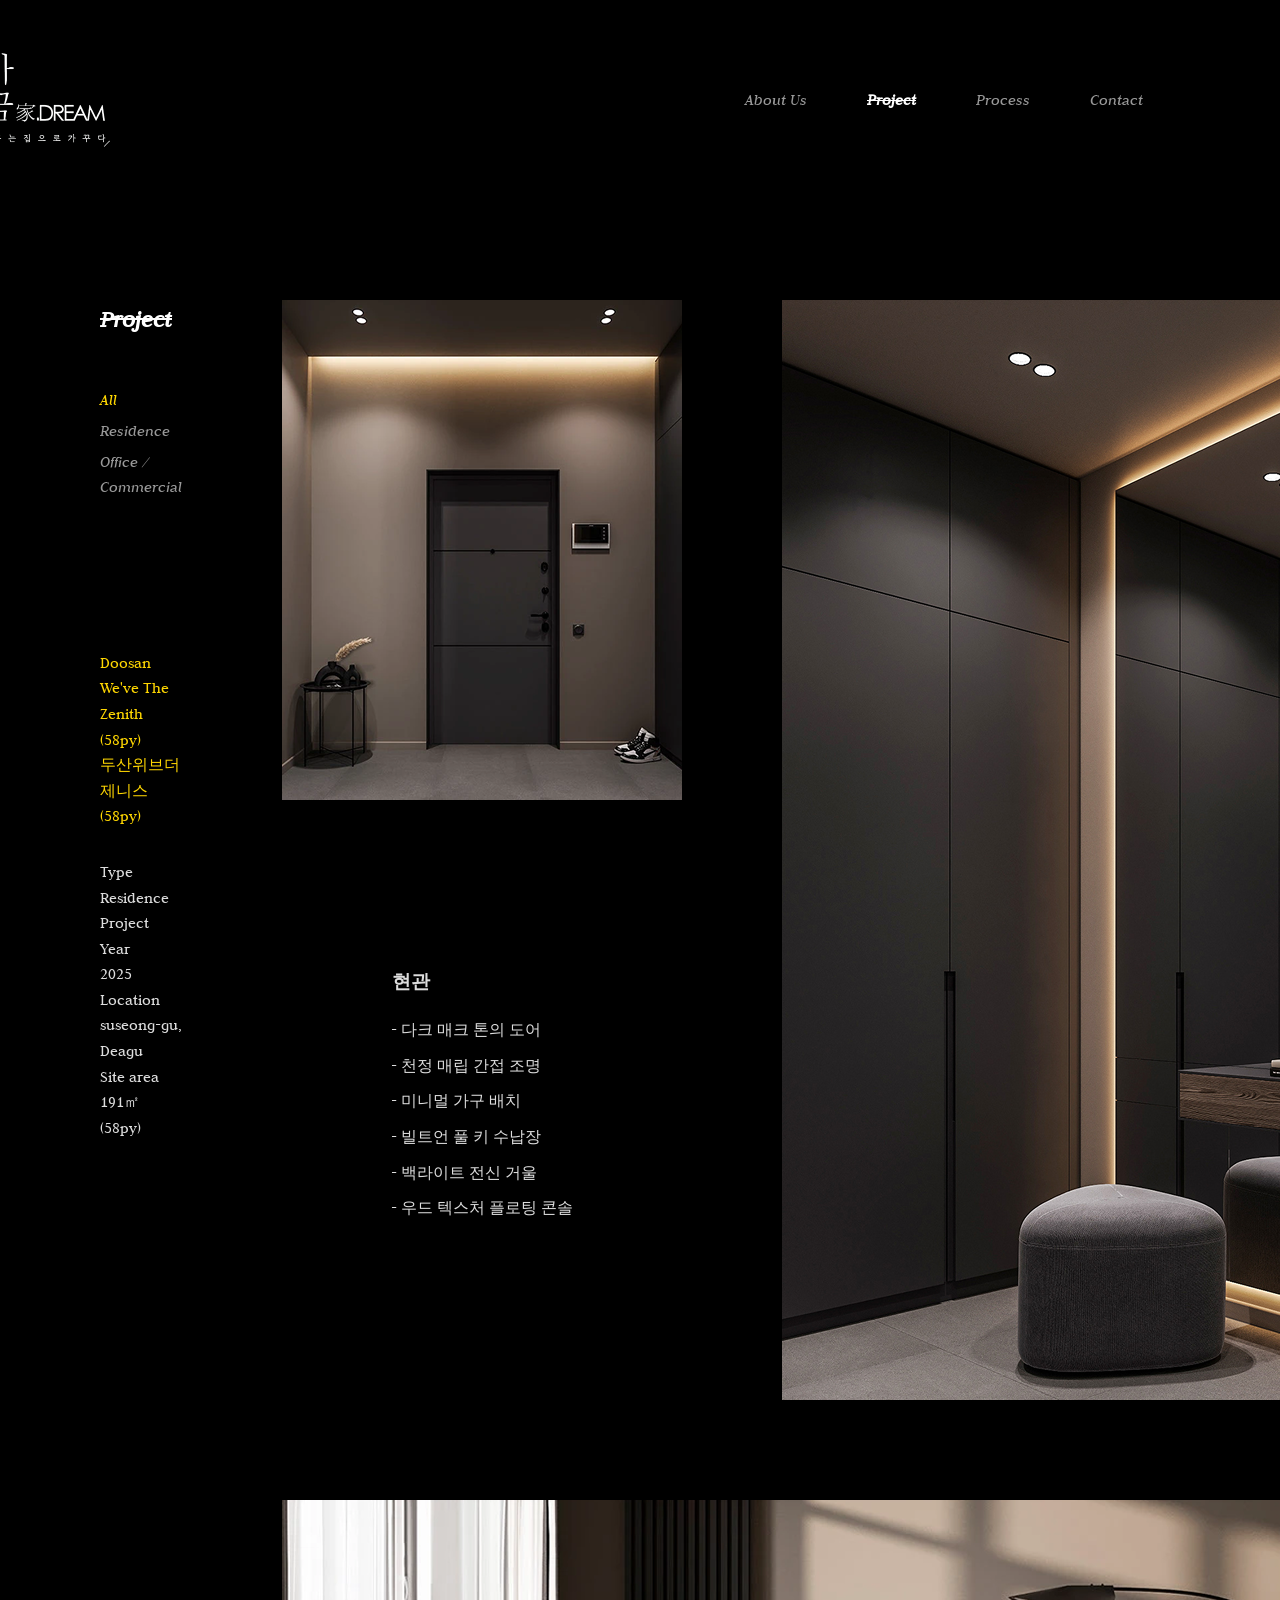
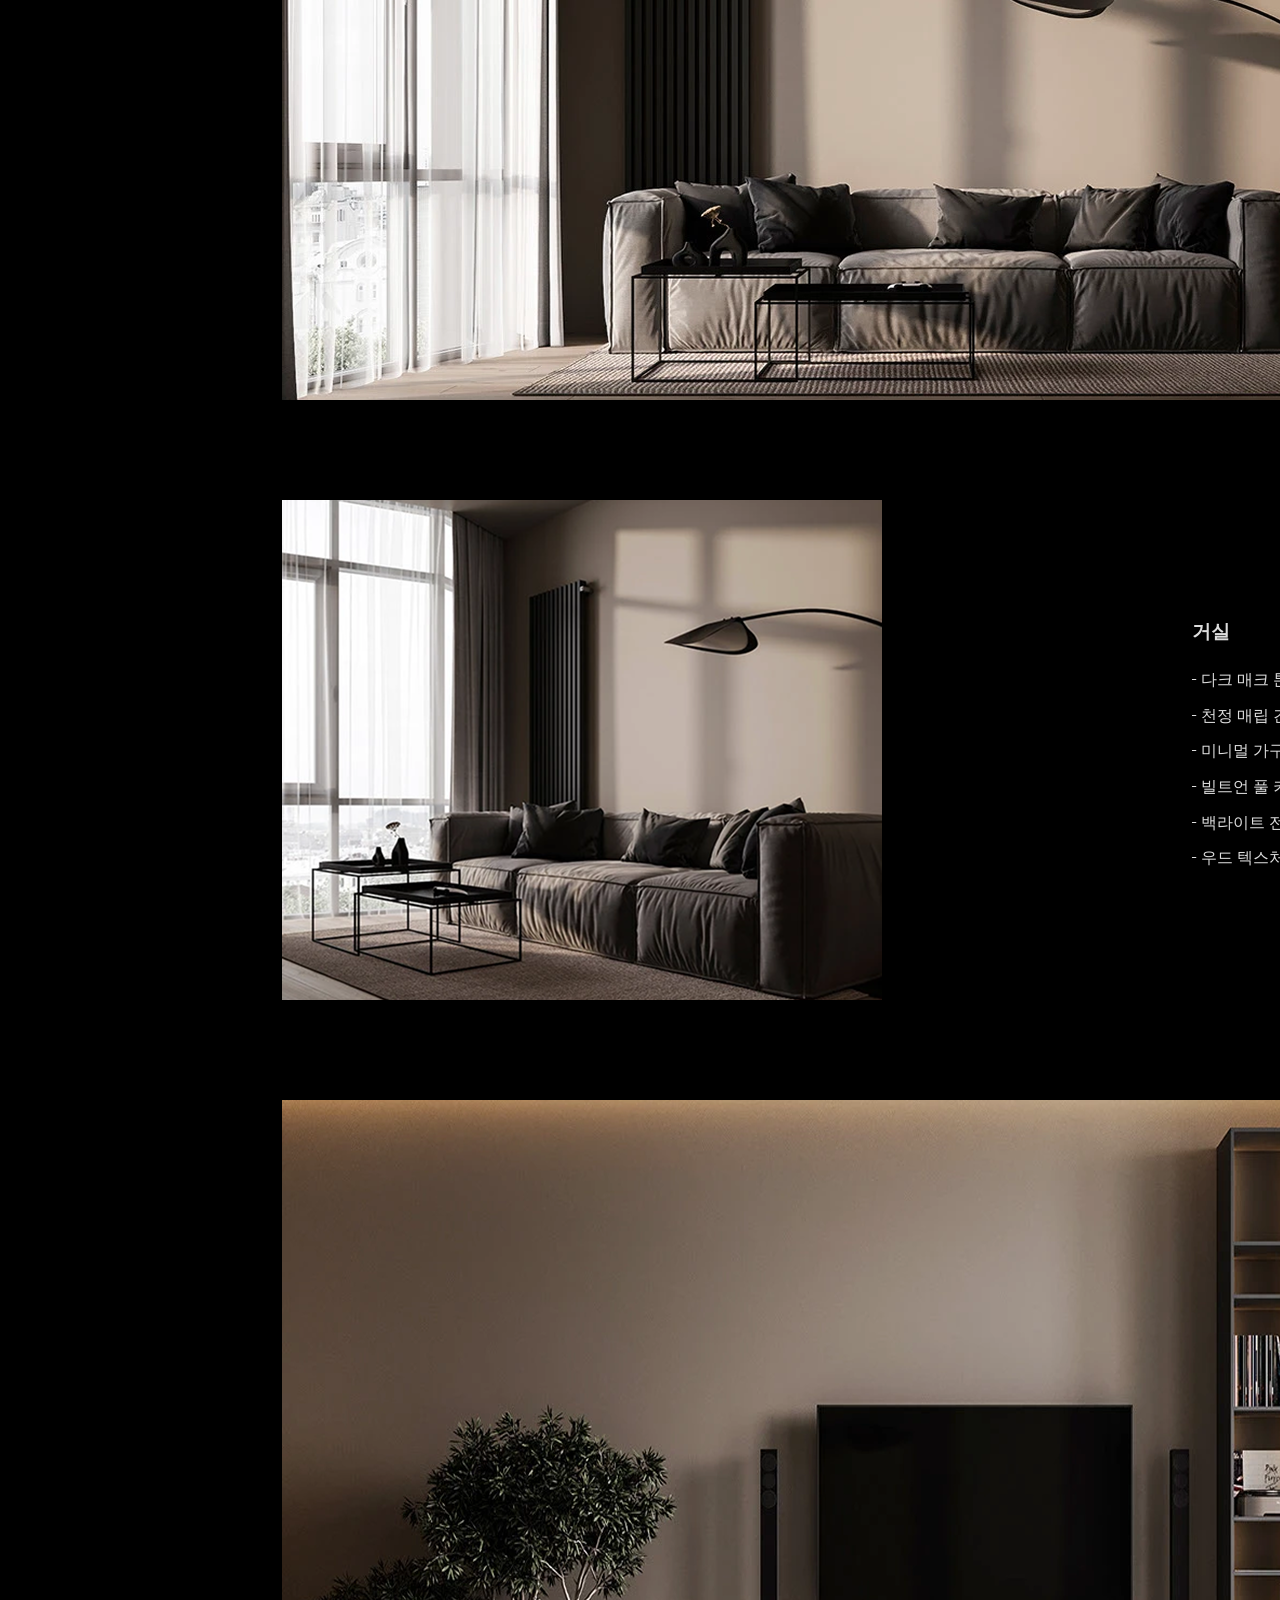
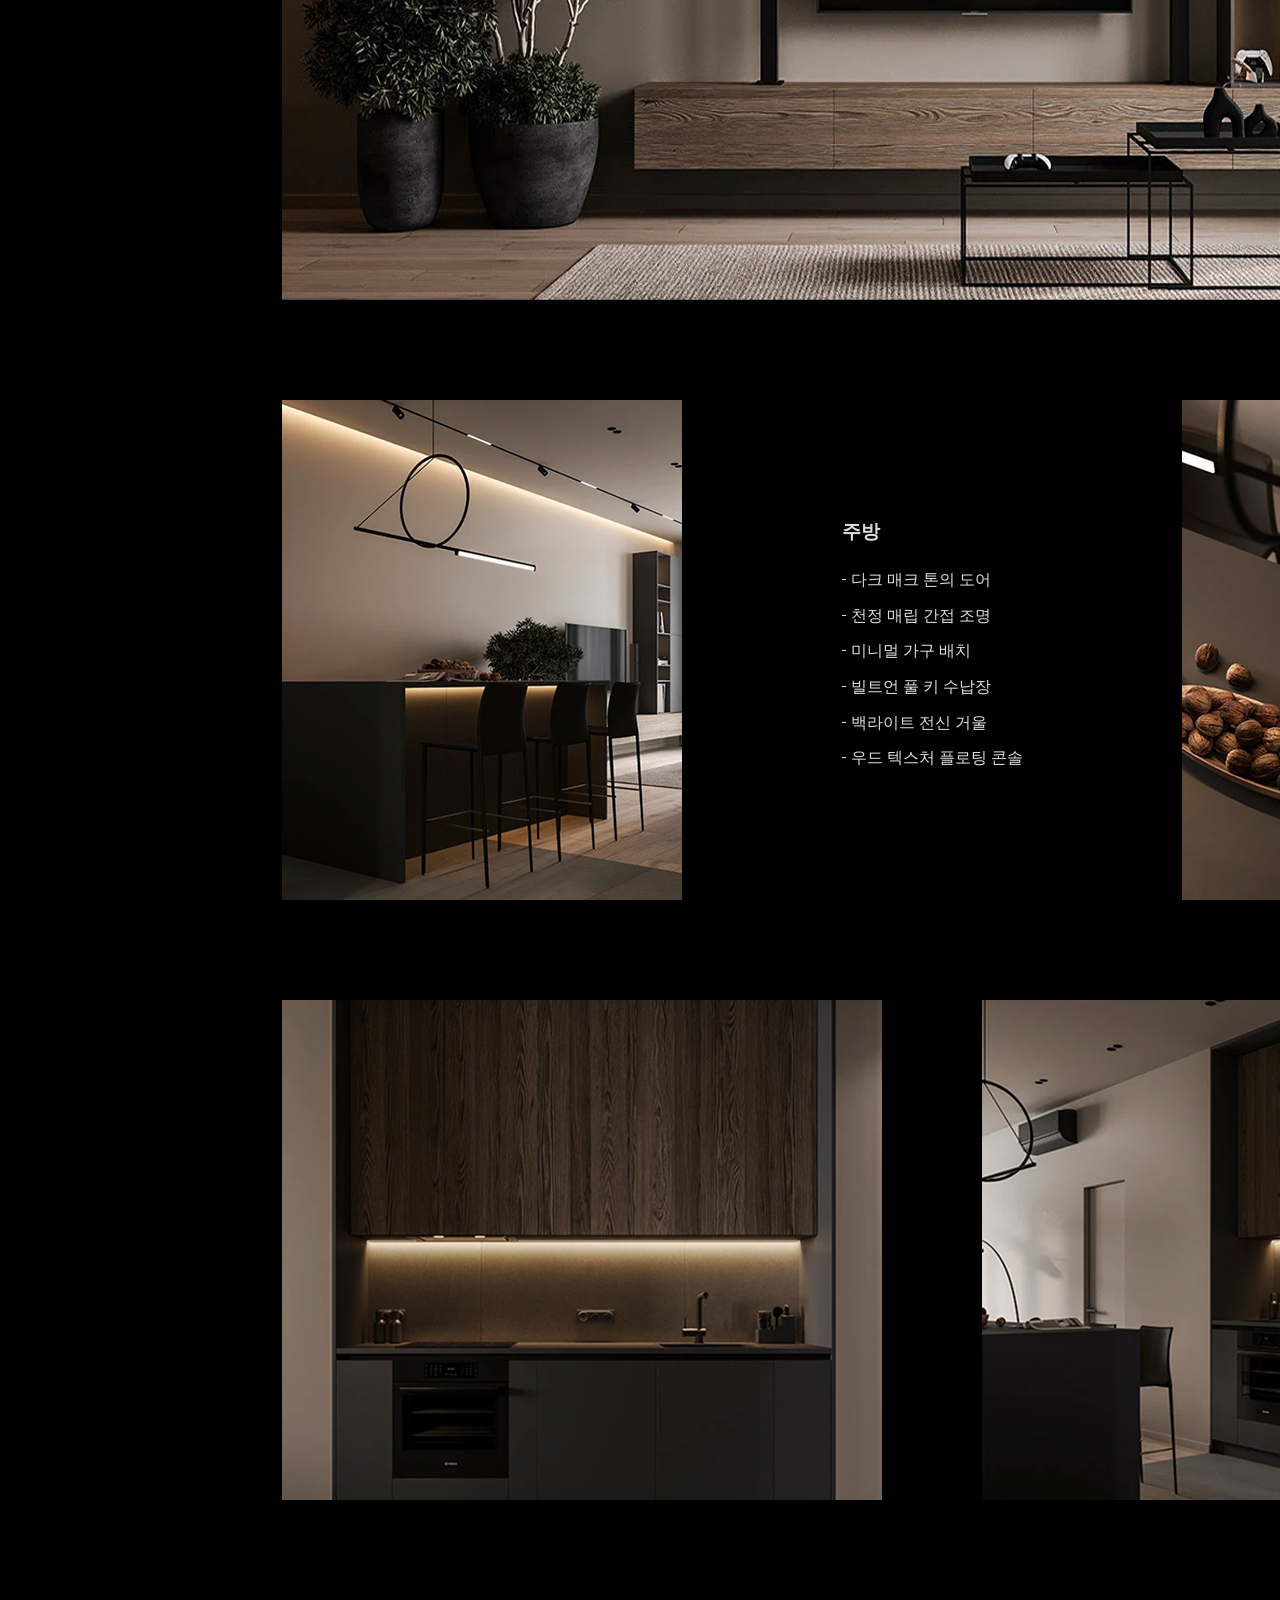
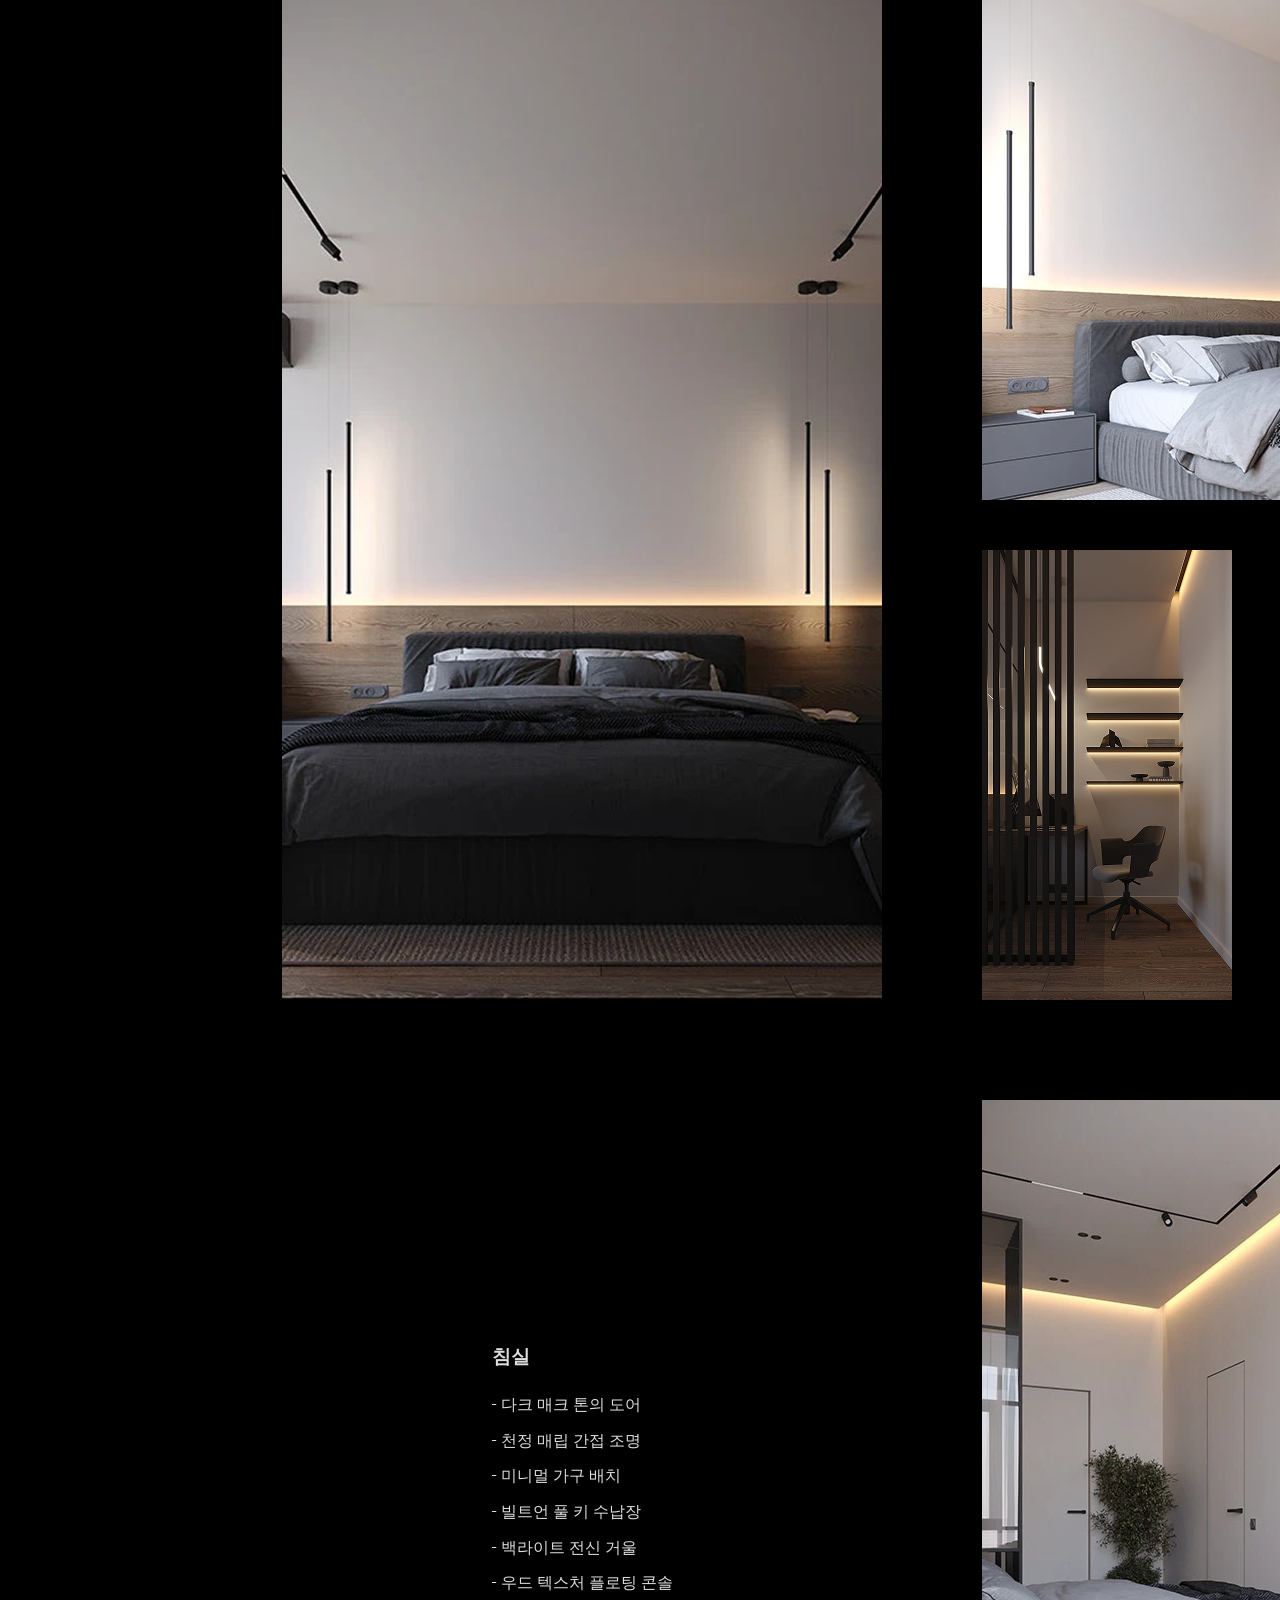
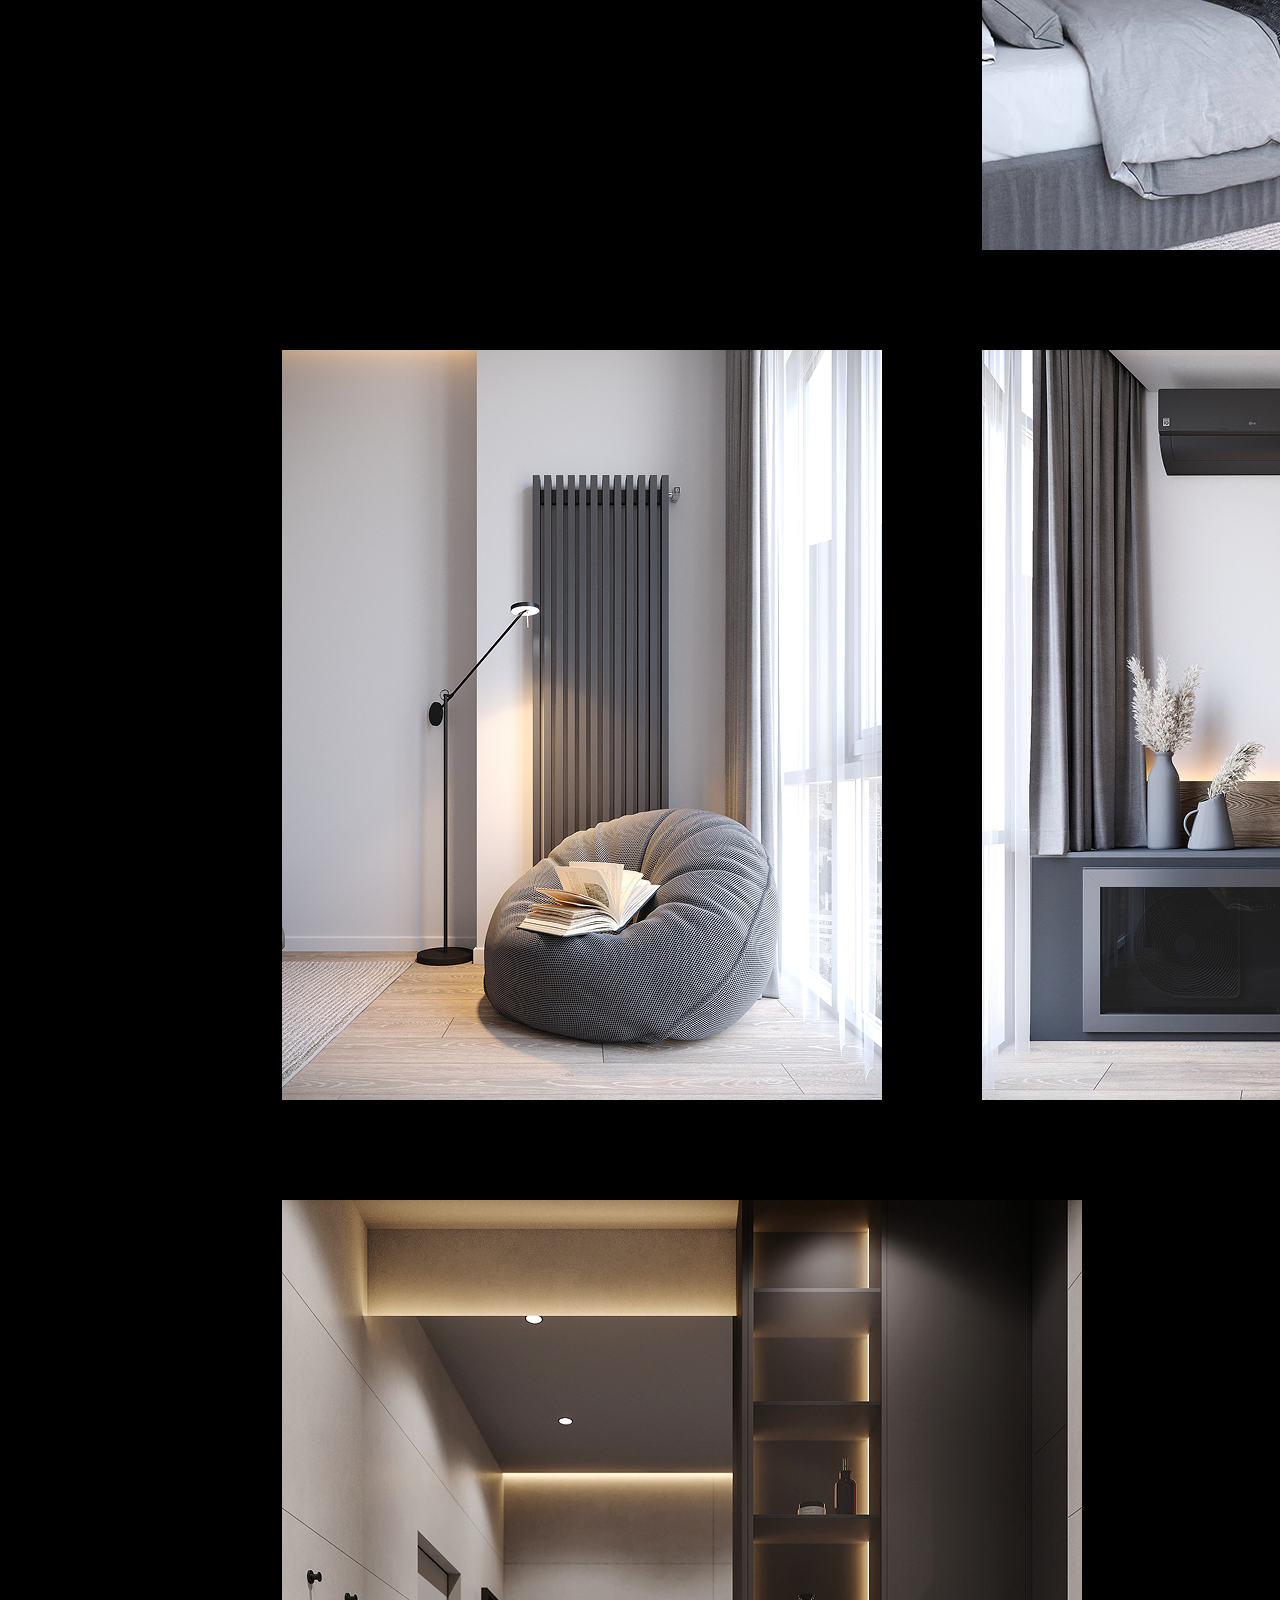
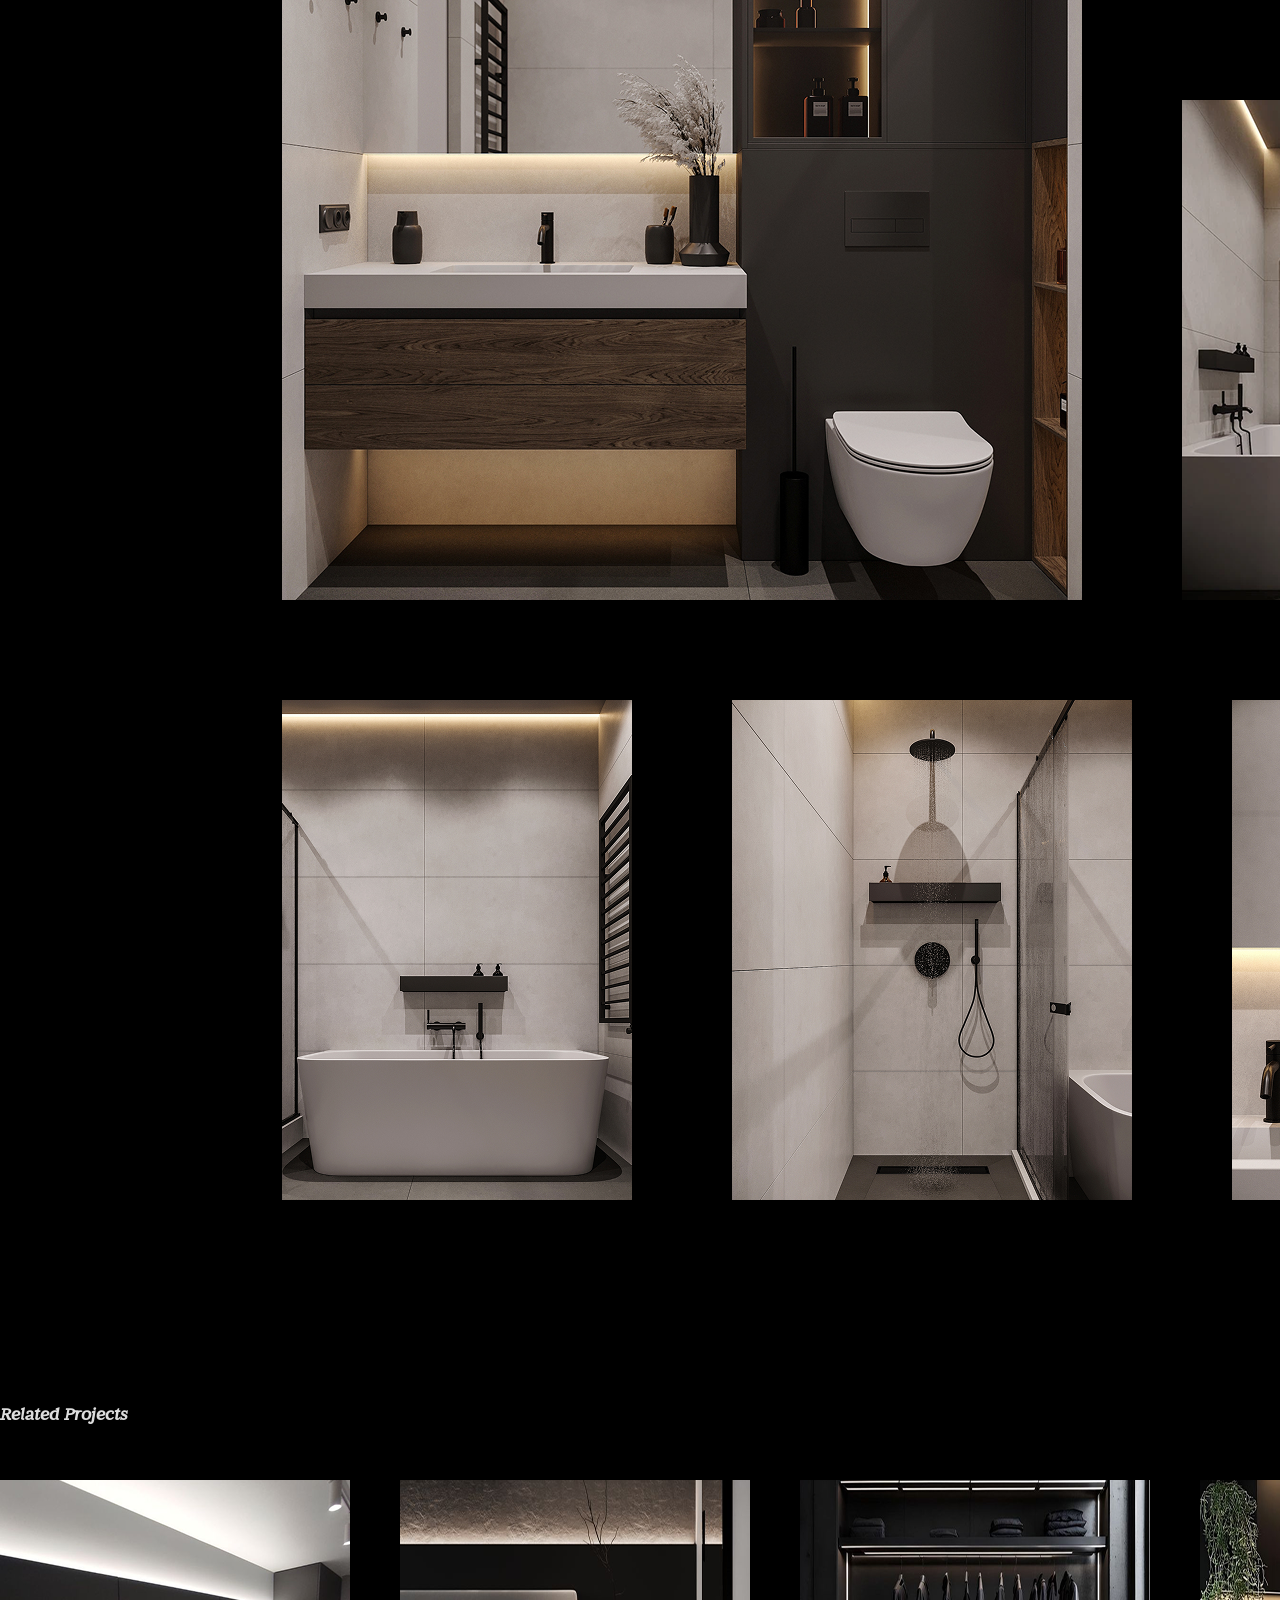
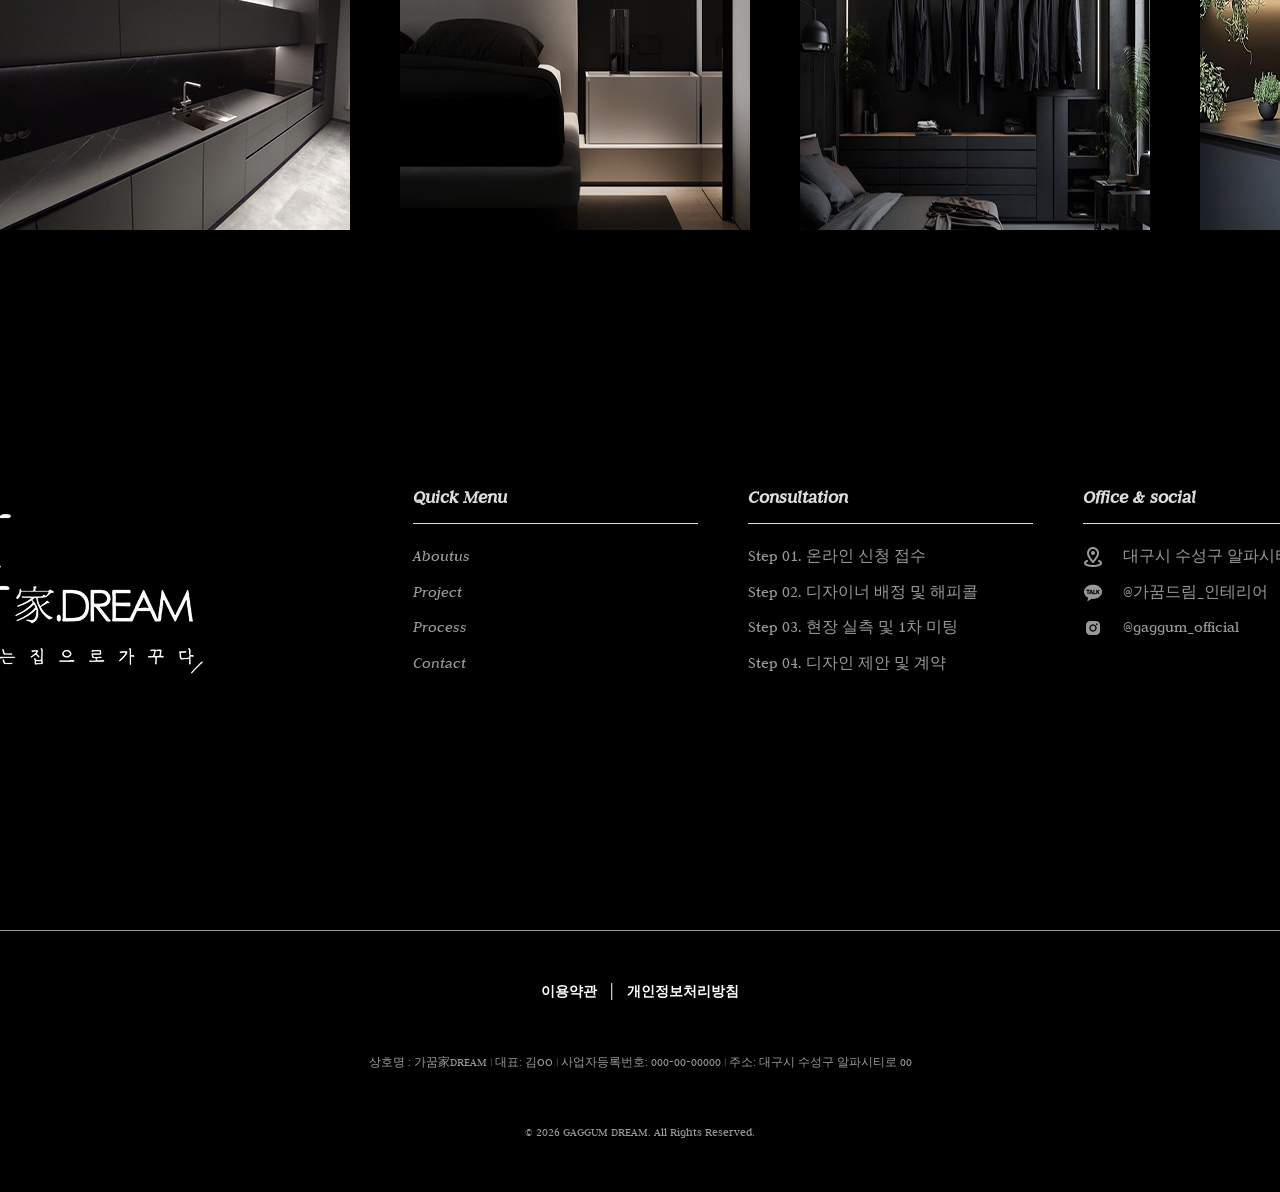
==== gakkum/html/detail.html @ dd40c989 "portfolio" ====
<!DOCTYPE html>
<html lang="ko">
<head>
  <meta charset="UTF-8">
  <meta name="viewport" content="width=device-width, initial-scale=1.0">
  <title>Project</title>
  <link rel="preconnect" href="https://fonts.googleapis.com">
  <link rel="preconnect" href="https://fonts.gstatic.com" crossorigin>
  <link rel="stylesheet" href="https://fonts.googleapis.com/css2?family=Judson:ital,wght@0,400;0,700;1,400&display=swap">
  <link rel="stylesheet" href="../css/detail.css">
</head>
<body>
  <!--헤더, 메인 영역-->
  <section class="header">
    <header>
    <div id="logo"><a href="../html/gaggum-main.html"><img src="../img/main/logo.png" alt="브랜드로고"></a></div>
    <div class="nav">
      <ul>
        <li><a href="../html/sub01.html">About Us</a></li>
        <li><a href="../html/sub02.html">Project</a></li>
        <li><a href="../html/sub03.html">Process</a></li>
        <li><a href="../html/sub04.html">Contact</a></li>
      </ul>
  </header>
  </section>
  <!--섹션 영역-->
  <section class="page">
    <!--aside-->
    <aside class="quick">
      <h2>Project</h2>
      <ul>
        <li><a href="#">All</a></li>
        <li><a href="#">Residence</a></li>
        <li><a href="#">Office / Commercial</a></li>
      </ul>
      <aside class="text">
        <p>Doosan We've The Zenith (58py)<br>
          두산위브더제니스 (58py)
        </p>
        <ul>
          <li>Type</li>
          <li>Residence</li>
          <li>Project Year</li>
          <li>2025</li>
          <li>Location</li>
          <li>suseong-gu, Deagu</li>
          <li>Site area</li>
          <li>191㎡ (58py)</li>
        </ul>
      </aside>
    </aside>

    <article class="project">
      <!--현관-->
      <div class="imgbox1">
        <img src="../img/detail/img01.png" alt="인테리어 이미지" class="img1">
        <div class="text1">
          <h3>현관</h3>
          <ul>
            <li>- 다크 매크 톤의 도어</li>
            <li>- 천정 매립 간접 조명</li>
            <li>- 미니멀 가구 배치</li>
            <li>- 빌트언 풀 키 수납장</li>
            <li>- 백라이트 전신 거울</li>
            <li>- 우드 텍스처 플로팅 콘솔</li>
          </ul>
        </div>
        <img src="../img/detail/img02.png" alt="인테리어 이미지" class="img2">
      </div>
      <!--거실-->
      <div class="imgbox2">
        <img src="../img/detail/img03.png" alt="" class="img3">
        <img src="../img/detail/img04.png" alt="" class="img4">
        <div class="text2">
          <h3>거실</h3>
          <ul>
            <li>- 다크 매크 톤의 도어</li>
            <li>- 천정 매립 간접 조명</li>
            <li>- 미니멀 가구 배치</li>
            <li>- 빌트언 풀 키 수납장</li>
            <li>- 백라이트 전신 거울</li>
            <li>- 우드 텍스처 플로팅 콘솔</li>
          </ul>
        </div>
        <img src="../img/detail/img05.png" alt="" class="img5">
      </div>
      <!--주방-->
      <div class="imgbox3">
        <img src="../img/detail/img06.png" alt="" class="img6">
        <div class="text3">
          <h3>주방</h3>
          <ul>
            <li>- 다크 매크 톤의 도어</li>
            <li>- 천정 매립 간접 조명</li>
            <li>- 미니멀 가구 배치</li>
            <li>- 빌트언 풀 키 수납장</li>
            <li>- 백라이트 전신 거울</li>
            <li>- 우드 텍스처 플로팅 콘솔</li>
          </ul>
        </div>
        <img src="../img/detail/img07.png" alt="" class="img7">
        <img src="../img/detail/img08.png" alt="" class="img8">
        <img src="../img/detail/img09.png" alt="" class="img9">
      </div>
      <!--침실-->
      <div class="imgbox4">
        <img src="../img/detail/img10.png" alt="" class="img10">
        <img src="../img/detail/img11.png" alt="" class="img11">
        <img src="../img/detail/img12.png" alt="" class="img12">
        <img src="../img/detail/img13.png" alt="" class="img13">
        <div class="text4">
          <h3>침실</h3>
          <ul>
            <li>- 다크 매크 톤의 도어</li>
            <li>- 천정 매립 간접 조명</li>
            <li>- 미니멀 가구 배치</li>
            <li>- 빌트언 풀 키 수납장</li>
            <li>- 백라이트 전신 거울</li>
            <li>- 우드 텍스처 플로팅 콘솔</li>
          </ul>
        </div>
        <img src="../img/detail/img14.png" alt="" class="img14">
        <img src="../img/detail/img15.png" alt="" class="img15">
        <img src="../img/detail/img16.png" alt="" class="img16">
      </div>
      <!--욕실-->
      <div class="imgbox5">
        <img src="../img/detail/img17.png" alt="" class="img17">
        <div class="text5">
          <h3>욕실</h3>
          <ul>
            <li>- 다크 매크 톤의 도어</li>
            <li>- 천정 매립 간접 조명</li>
            <li>- 미니멀 가구 배치</li>
            <li>- 빌트언 풀 키 수납장</li>
            <li>- 백라이트 전신 거울</li>
            <li>- 우드 텍스처 플로팅 콘솔</li>
          </ul>
        </div>
        <img src="../img/detail/img18.png" alt="" class="img18">
        <img src="../img/detail/img19.png" alt="" class="img19">
        <img src="../img/detail/img20.png" alt="" class="img20">
        <img src="../img/detail/img21.png" alt="" class="img21">
      </div>
    </article>
  </section>
  <section class="related">
    <h3>Related Projects</h3>
    <div class="imgbox6">
      <button class="slider-prev">
        <img src="../img/main/arrow-l.png" alt="이전 슬라이드">
      </button>

      <a href="../html/detail.html">
        <img src="../img/detail/related01.png" alt="인테리어 미리보기">
        <p>두산위브더제니스 58{py}</p>
      </a>

      <a href="../html/detail.html">
        <img src="../img/detail/related02.png" alt="인테리어 미리보기">
        <p>두산위브더제니스 58{py}</p>
      </a>

      <a href="../html/detail.html">
        <img src="../img/detail/related03.png" alt="인테리어 미리보기">
        <p>두산위브더제니스 58{py}</p>
      </a>

      <a href="../html/detail.html">
        <img src="../img/detail/related04.png" alt="인테리어 미리보기">
        <p>두산위브더제니스 58{py}</p>
      </a>

      <button class="slider-next">
        <img src="../img/main/arrow-r.png" alt="다음 슬라이드">
      </button>
    </div>
  </section>

  <!--푸터영역-->
  <section class="f-top">
    <div class="logo">
      <a href="../html/gaggum-main.html"><img src="../img/main/logo.png" alt="로고 이미지"></a>
    </div>
    <article class="menu">
      <div class="quick">
        <h3>Quick Menu</h3>
        <ul>
          <li><a href="../html/sub01.html">Aboutus</a></li>
          <li><a href="../html/sub02.html">Project</a></li>
          <li><a href="../html/sub03.html">Process</a></li>
          <li><a href="../html/sub04.html">Contact</a></li>
        </ul>
      </div>
      
      <div class="consultation">
        <h3>Consultation</h3>
        <ul>
          <li>Step 01. 온라인 신청 접수</li>
          <li>Step 02. 디자이너 배정 및 해피콜</li>
          <li>Step 03. 현장 실측 및 1차 미팅</li>
          <li>Step 04. 디자인 제안 및 계약</li>
        </ul>
      </div>

      <div class="social">
        <h3>Office & social</h3>
        <ul>
          <li><a href="#">
            <img src="../img/main/foticon1.png" alt="아이콘">
            <p>대구시 수성구 알파시티로 00</p>
          </a></li>
          <li><a href="#">
            <img src="../img/main/foticon2.png" alt="아이콘">
            <p>@가꿈드림_인테리어</p>
          </a></li>
          <li><a href="#">
            <img src="../img/main/foticon3.png" alt="아이콘">
            <p>@gaggum_official</p>
          </a></li>
          <li>　</li>
        </ul>
      </div>
    </article>
  </section>
  <section class="f-bot">
      <ul>
        <li><a href="">이용약관</a></li>
        <li>│</li>
        <li><a href="">개인정보처리방침</a></li>
      </ul>
      <p>상호명 : 가꿈家DREAM | 대표: 김OO | 사업자등록번호: 000-00-00000 | 주소: 대구시 수성구 알파시티로 00</p>
      <p>© 2026 GAGGUM DREAM. All Rights Reserved.</p>
  </section>
</body>
</html>
---- gakkum/css/detail.css ----
@charset "UTF-8";
*{
  margin: 0;
  padding: 0;
  box-sizing: border-box;
}
html, body {
  font-family: 'Judson', serif;
  font-weight: 400;
  line-height: 1.6;
}
body {
  background-color: black;
  color: #999;
}
img {
  display: block;
}
a {
  text-decoration: none;
  color: inherit;
}
ul {
  list-style: none;
}
/*헤더 영역*/
header {
  width: 100%;
  height: 200px;
  display: flex;
  justify-content: center;
  align-items: center;
  gap: 600px;
}
#logo>a>img {
  width: 150px;
  height: 100px;
}
.nav>ul {
  width: 600px;
  height: 150px;
  float: right;
  font-style: italic;
}
.nav>ul>li {
  padding: 0 30px;
  line-height: 150px;
  float: left;
}
.nav>ul>li:nth-child(2) {
  font-weight: bold;
  color: #fff;
  text-decoration: line-through;
}
header>.nav>ul>li>a:hover {
  font-weight: bold;
  color: #fff;
  text-decoration: line-through;
}
/*섹션 영역*/
.page {
  display: flex;
}
/*aside*/
.page>.quick {
  width: 320px;
  position: sticky;
  top: 80px;
  align-self: flex-start;
  padding: 100px 0 0 100px;
  margin-right: 100px;
}
.page>.quick>h2 {
  margin-bottom: 50px;
  color: #fff;
  font-style: italic;
  text-decoration: line-through;
}
.page>.quick>ul>li {
  font-style: italic;
  margin-bottom: 5px;
}
.page>.quick>ul>li:nth-child(1) {
  color: gold;
}
.page>.quick>ul>li:hover {
  color: gold;
}
/*aside-text*/
.page>.quick>.text>p {
  color: gold;
  margin-top: 150px;
  margin-bottom: 30px;
}
.page>.quick>.text>ul {
  color: #ddd;
}
/*project*/
.page>.project {
  margin-top: 100px;
}
/*현관*/
.page>.project>.imgbox1 {
  display: grid;
  grid-template-columns: repeat(13, 100px);
  grid-template-rows: repeat(12, 100px);
}
.page>.project>.imgbox1>.text1 {
  width: 400px;
  height: 600px;
  display: flex;
  flex-direction: column;
  justify-content: center;
  align-items: center;
  color: #ddd;
  grid-column: 1 ;
  grid-row: 6 / 11 ;
}
.page>.project>.imgbox1>.text1>h3 {
  width: 180px;
  margin-bottom: 20px;
}
.page>.project>.imgbox1>.text1>ul>li {
  margin-bottom: 10px;
}
.page>.project>.imgbox1>.img2 {
  grid-column: 6 / 11 ;
  grid-row: 1 / 11 ;
}
/*거실*/
.page>.project>.imgbox2 {
  display: grid;
  grid-template-columns: repeat(13, 100px);
  grid-template-rows: repeat(21, 100px);
}
.page>.project>.imgbox2>.text2 {
  width: 600px;
  height: 500px;
  display: flex;
  flex-direction: column;
  justify-content: center;
  align-items: center;
  color: #ddd;
  grid-column: 8 ;
  grid-row: 7 ;
}
.page>.project>.imgbox2>.text2>h3 {
  width: 180px;
  margin-bottom: 20px;
}
.page>.project>.imgbox2>.text2>ul>li {
  margin-bottom: 10px;
}
.page>.project>.imgbox2>.img4 {
  grid-column: 1 / 6 ;
  grid-row: 7 / 12 ;
}
.page>.project>.imgbox2>.img5 {
  grid-column: 1 ;
  grid-row: 13 / 20 ;
}
/*주방*/
.page>.project>.imgbox3 {
  display: grid;
  grid-template-columns: repeat(13, 100px);
  grid-template-rows: repeat(12, 100px);
}
.page>.project>.imgbox3>.text3 {
  width: 500px;
  height: 500px;
  display: flex;
  flex-direction: column;
  justify-content: center;
  align-items: center;
  color: #ddd;
  grid-column: 5 / 10 ;
  grid-row: 1 ;
}
.page>.project>.imgbox3>.text3>h3 {
  width: 180px;
  margin-bottom: 20px;
}
.page>.project>.imgbox3>.text3>ul>li {
  margin-bottom: 10px;
}
.page>.project>.imgbox3>.img7 {
  grid-column: 10 ;
  grid-row: 1 / 5 ;
}
.page>.project>.imgbox3>.img8 {
  grid-column: 1 ;
  grid-row: 7 / 11 ;
}
.page>.project>.imgbox3>.img9 {
  grid-column: 8 ;
  grid-row: 7 / 11 ;
}
/*침실*/
.page>.project>.imgbox4 {
  display: grid;
  grid-template-columns: repeat(26, 50px);
  grid-template-rows: repeat(56, 50px);
}
.page>.project>.imgbox4>.text4 {
  width: 600px;
  height: 750px;
  display: flex;
  flex-direction: column;
  justify-content: center;
  align-items: center;
  color: #ddd;
  grid-column: 1 ;
  grid-row: 23 / 27 ;
}
.page>.project>.imgbox4>.text4>h3 {
  width: 180px;
  margin-bottom: 20px;
}
.page>.project>.imgbox4>.text4>ul>li {
  margin-bottom: 10px;
}
.page>.project>.imgbox4>.img11 {
  grid-column: 15 ;
  grid-row: 1 / 10 ;
}
.page>.project>.imgbox4>.img12 {
  grid-column: 15 / 19 ;
  grid-row: 12 / 20 ;
}
.page>.project>.imgbox4>.img13 {
  grid-column: 22 ;
  grid-row: 12 / 20 ;
}
.page>.project>.imgbox4>.img14 {
  grid-column: 15 ;
  grid-row: 23 / 37 ;
}
.page>.project>.imgbox4>.img15 {
  grid-column: 1 ;
  grid-row: 40 / 44 ;
}
.page>.project>.imgbox4>.img16 {
  grid-column: 15 ;
  grid-row: 40 / 44 ;
}
/*욕실*/
.page>.project>.imgbox5 {
  display: grid;
  grid-template-columns: repeat(26, 50px);
  grid-template-rows: repeat(16, 100px);
}
.page>.project>.imgbox5>.text5 {
  width: 400px;
  height: 500px;
  display: flex;
  flex-direction: column;
  justify-content: center;
  align-items: center;
  color: #ddd;
  grid-column: 19 ;
  grid-row: 1 ;
}
.page>.project>.imgbox5>.text5>h3 {
  width: 180px;
  margin-bottom: 20px;
}
.page>.project>.imgbox5>.text5>ul>li {
  margin-bottom: 10px;
}
.page>.project>.imgbox5>.img18 {
  grid-column: 19 ;
  grid-row: 6 / 10 ;
}
.page>.project>.imgbox5>.img19 {
  grid-column: 1 ;
  grid-row: 12  ;
}
.page>.project>.imgbox5>.img20 {
  grid-column: 10 ;
  grid-row: 12  ;
}
.page>.project>.imgbox5>.img21 {
  grid-column: 20 ;
  grid-row: 12  ;
}
/*related*/
.related {
  width: 1550px;
  margin: 0 auto;
  margin-top: 200px;
}
.related>h3 {
  margin-bottom: 50px;
  color: #ddd;
  font-style: italic;
}
.related>.imgbox6 {
  display: flex;
  justify-content: center;
  align-items: center;
  gap: 50px;
}
/*hover*/
.related>.imgbox6>a>img:hover {
  filter: brightness(1.3);
  transition: filter 0.6s ease;
}
.related>.imgbox6>a {
  position: relative;
}
.related>.imgbox6>a>p {
  position: absolute;
  left: 0;
  bottom: 0;
  width: 100%;
  height: 50px;
  line-height: 50px;
  padding-left: 20px;
  color: #000;
  font-family: bold;
  background-color: #999;
  opacity: 0.4;
  clip-path: inset(100% 0 0 0);
  transition: clip-path 0.6s cubic-bezier(0.25, 0.46, 0.45, 0.94);
}
.related>.imgbox6>a:hover>p {
  clip-path: inset(0 0 0 0);
}
/*slider*/
.related>.imgbox6>button {
  border: none;
  background: none;
  cursor: pointer;
}
/*푸터영역*/
.f-top {
  display: flex;
  justify-content: center;
  align-items: center;
  gap: 200px;
  margin: 100px 0;
}
.f-top>.menu {
  height: 500px;
  display: flex;
  align-items: center;
  gap: 50px;
}
.f-top>.menu>.quick>h3,
.f-top>.menu>.consultation>h3,
.f-top>.menu>.social>h3 {
  width: 285px;
  border-bottom: 1px solid;
  padding: 10px 0;
  margin-bottom: 20px;
  color: #ddd;
  font-style: italic;
}
.f-top>.menu>.quick>ul>li {
  font-style: italic;
}
.f-top>.menu>.quick>ul>li,
.f-top>.menu>.consultation>ul>li,
.f-top>.menu>.social>ul>li {
  margin-bottom: 10px;
}
.f-top>.menu>.quick>ul>li>a:hover {
  font-weight: bold;
  color: #fff;
  text-decoration: line-through;
}
.f-top>.menu>.social>ul>li>a {
  display: flex;
  flex-direction: row;
  gap: 20px;
}
.f-top>.menu>.social>ul>li>a>img {
  object-fit: contain;
}
.f-bot {
  text-align: center;
  border-top: 1px solid;
  padding-top: 50px;
}
.f-bot ul {
  display: flex;
  justify-content: center;
  gap: 10px;
  font-size: 14px;
  font-weight: bold;
  color: #fff;
  margin-bottom: 50px;
}
.f-bot>p {
  font-size: 12px;
  margin-bottom: 50px;
}
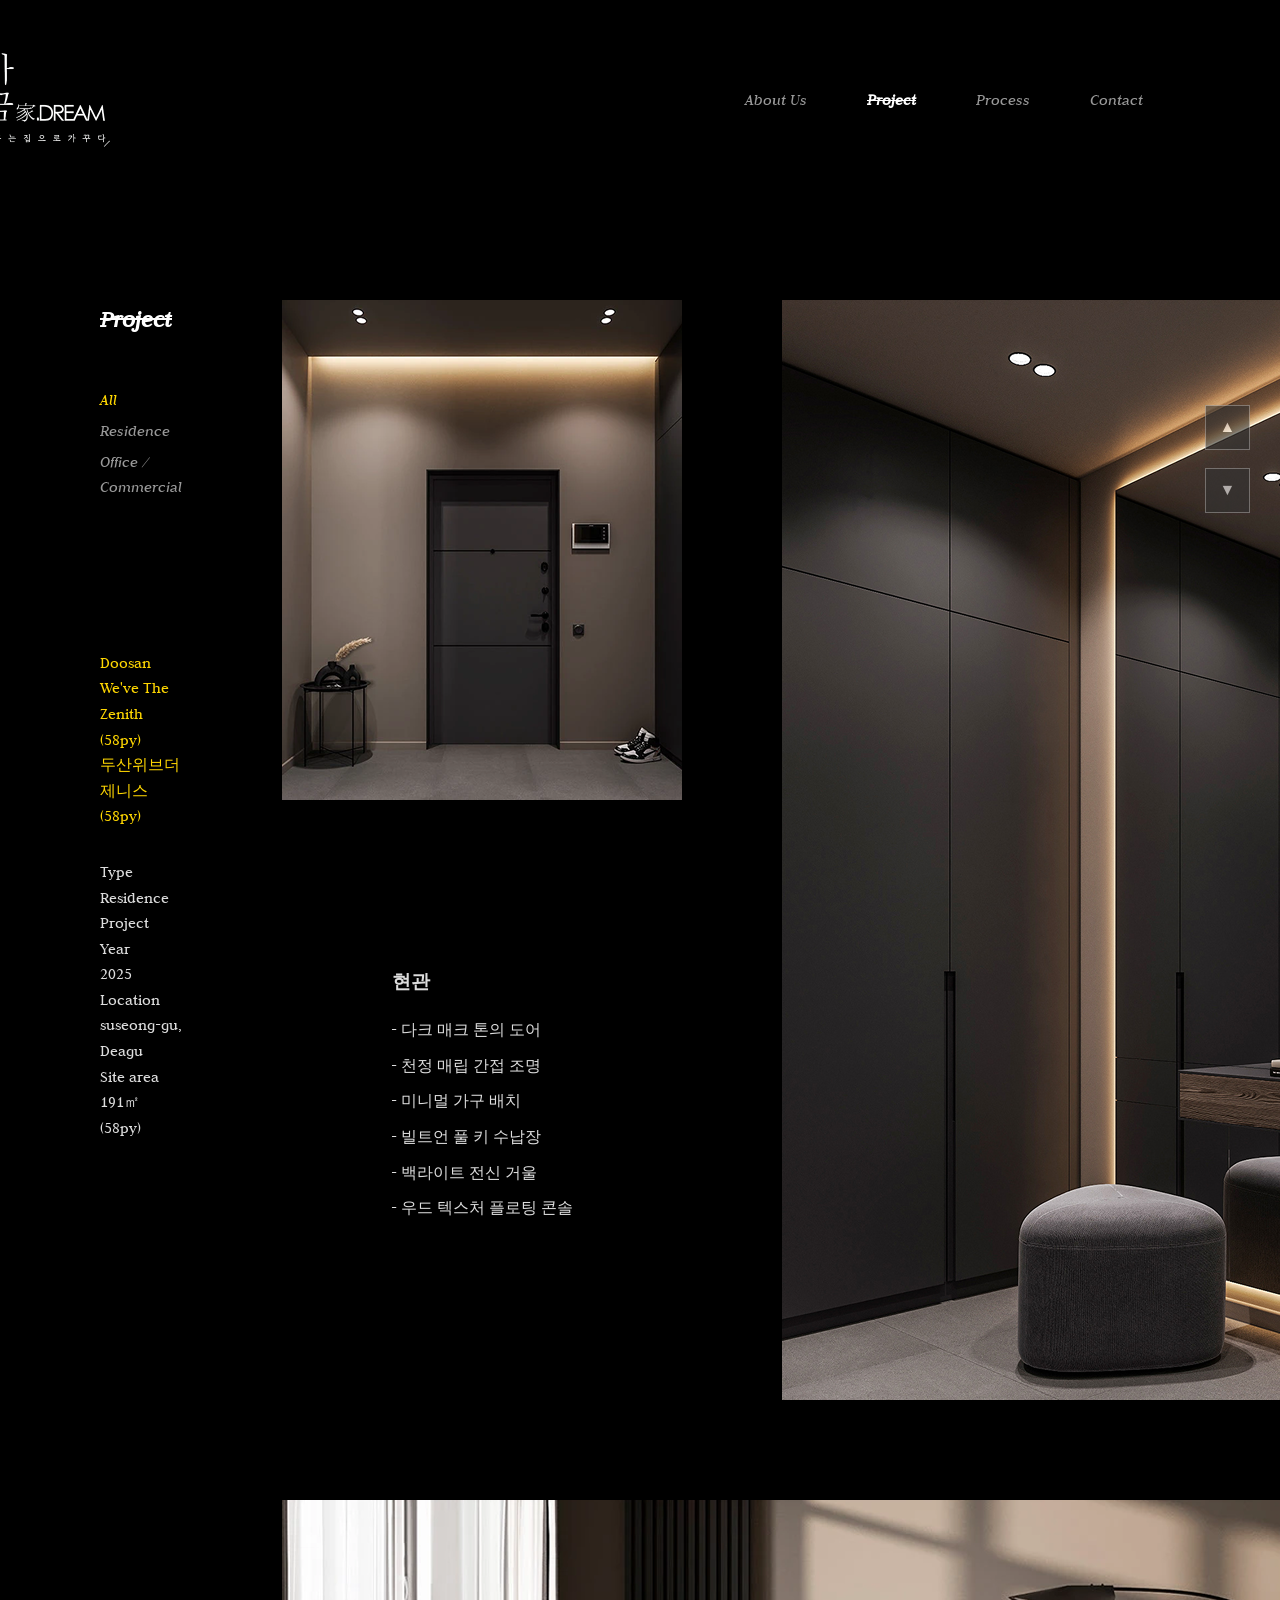
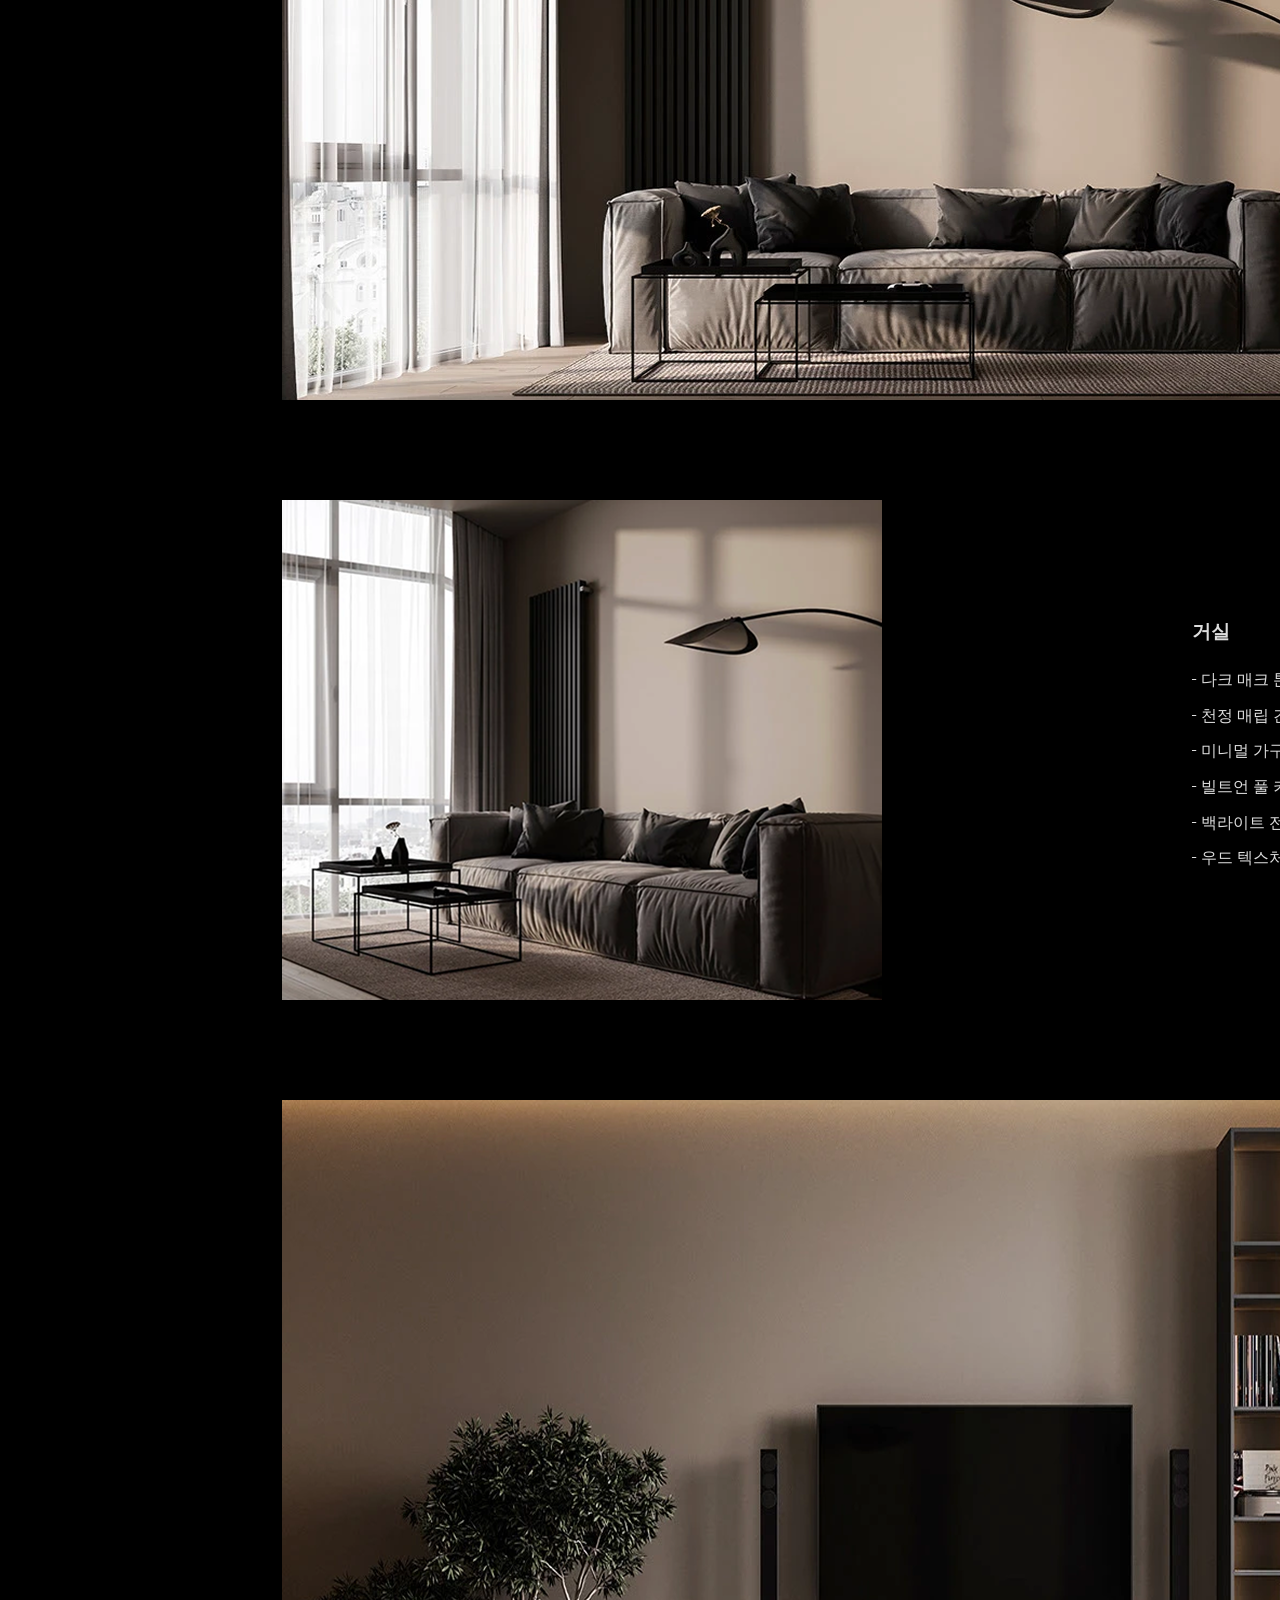
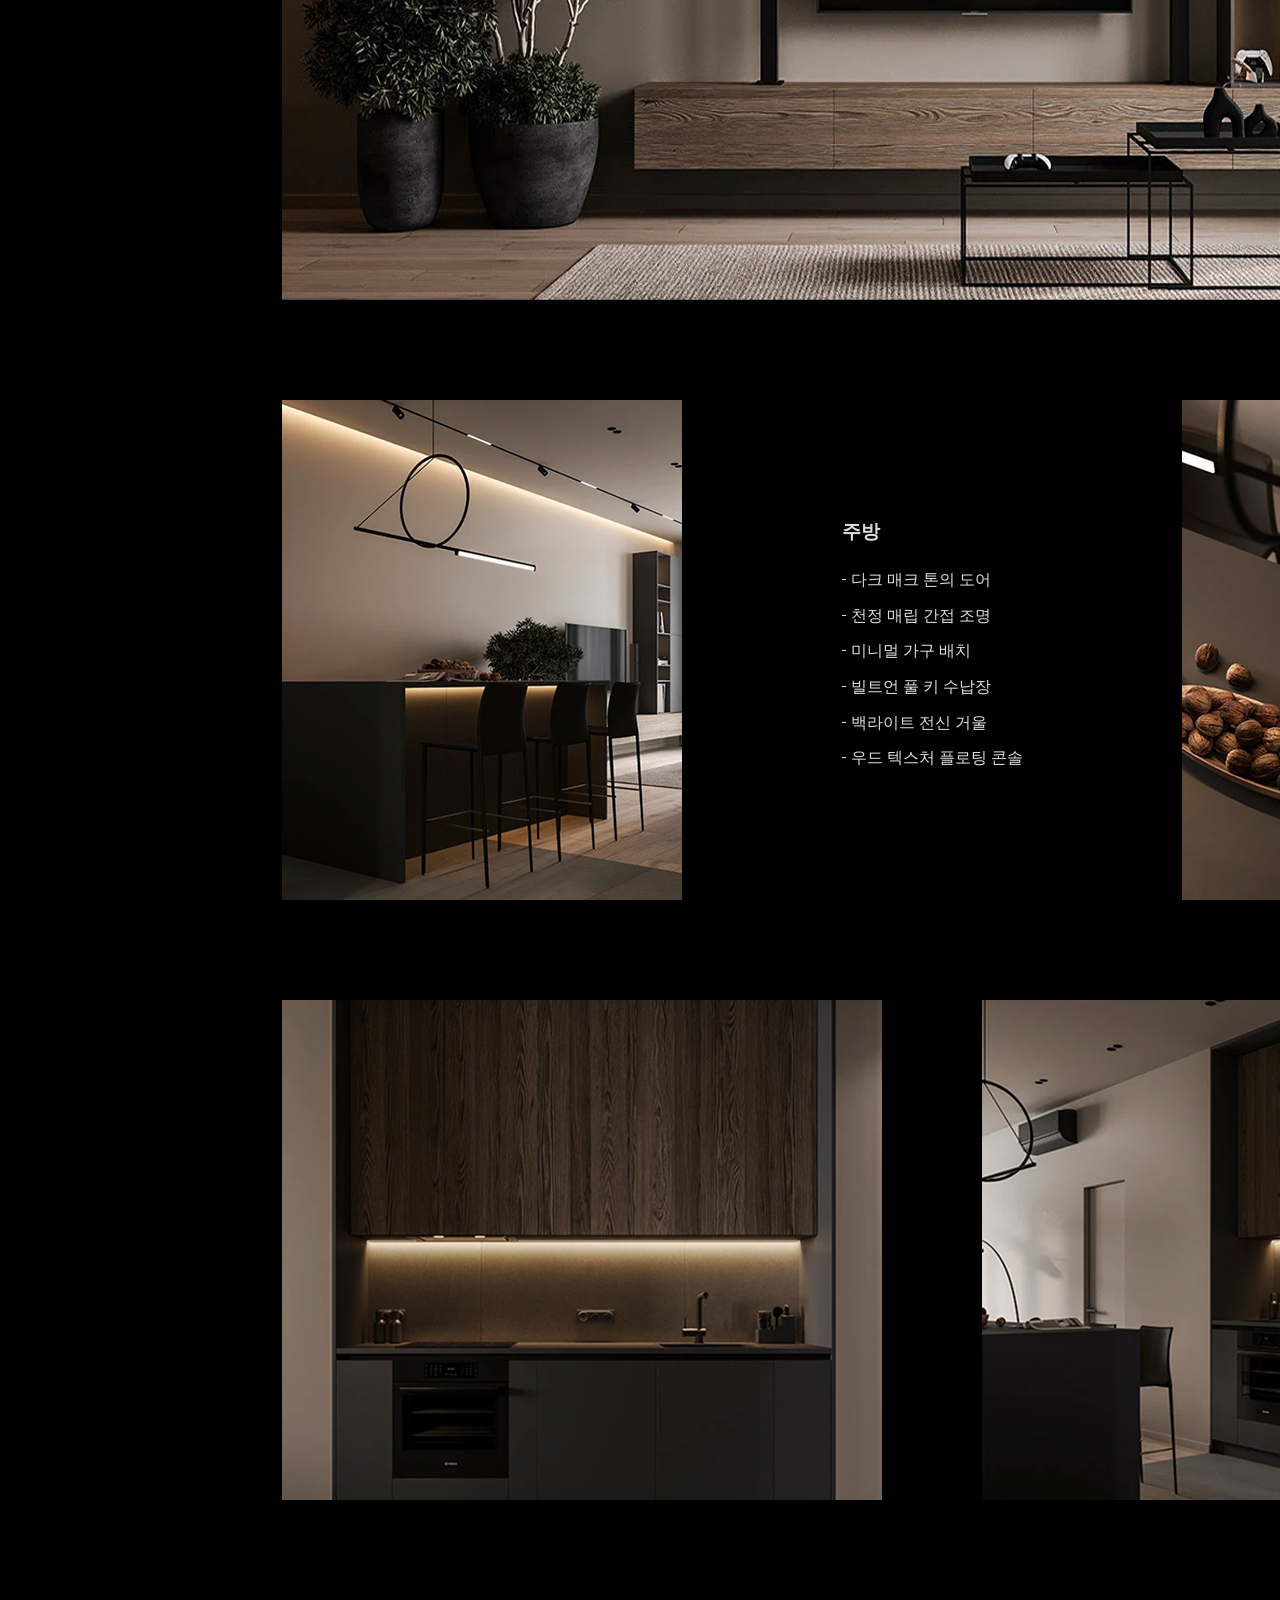
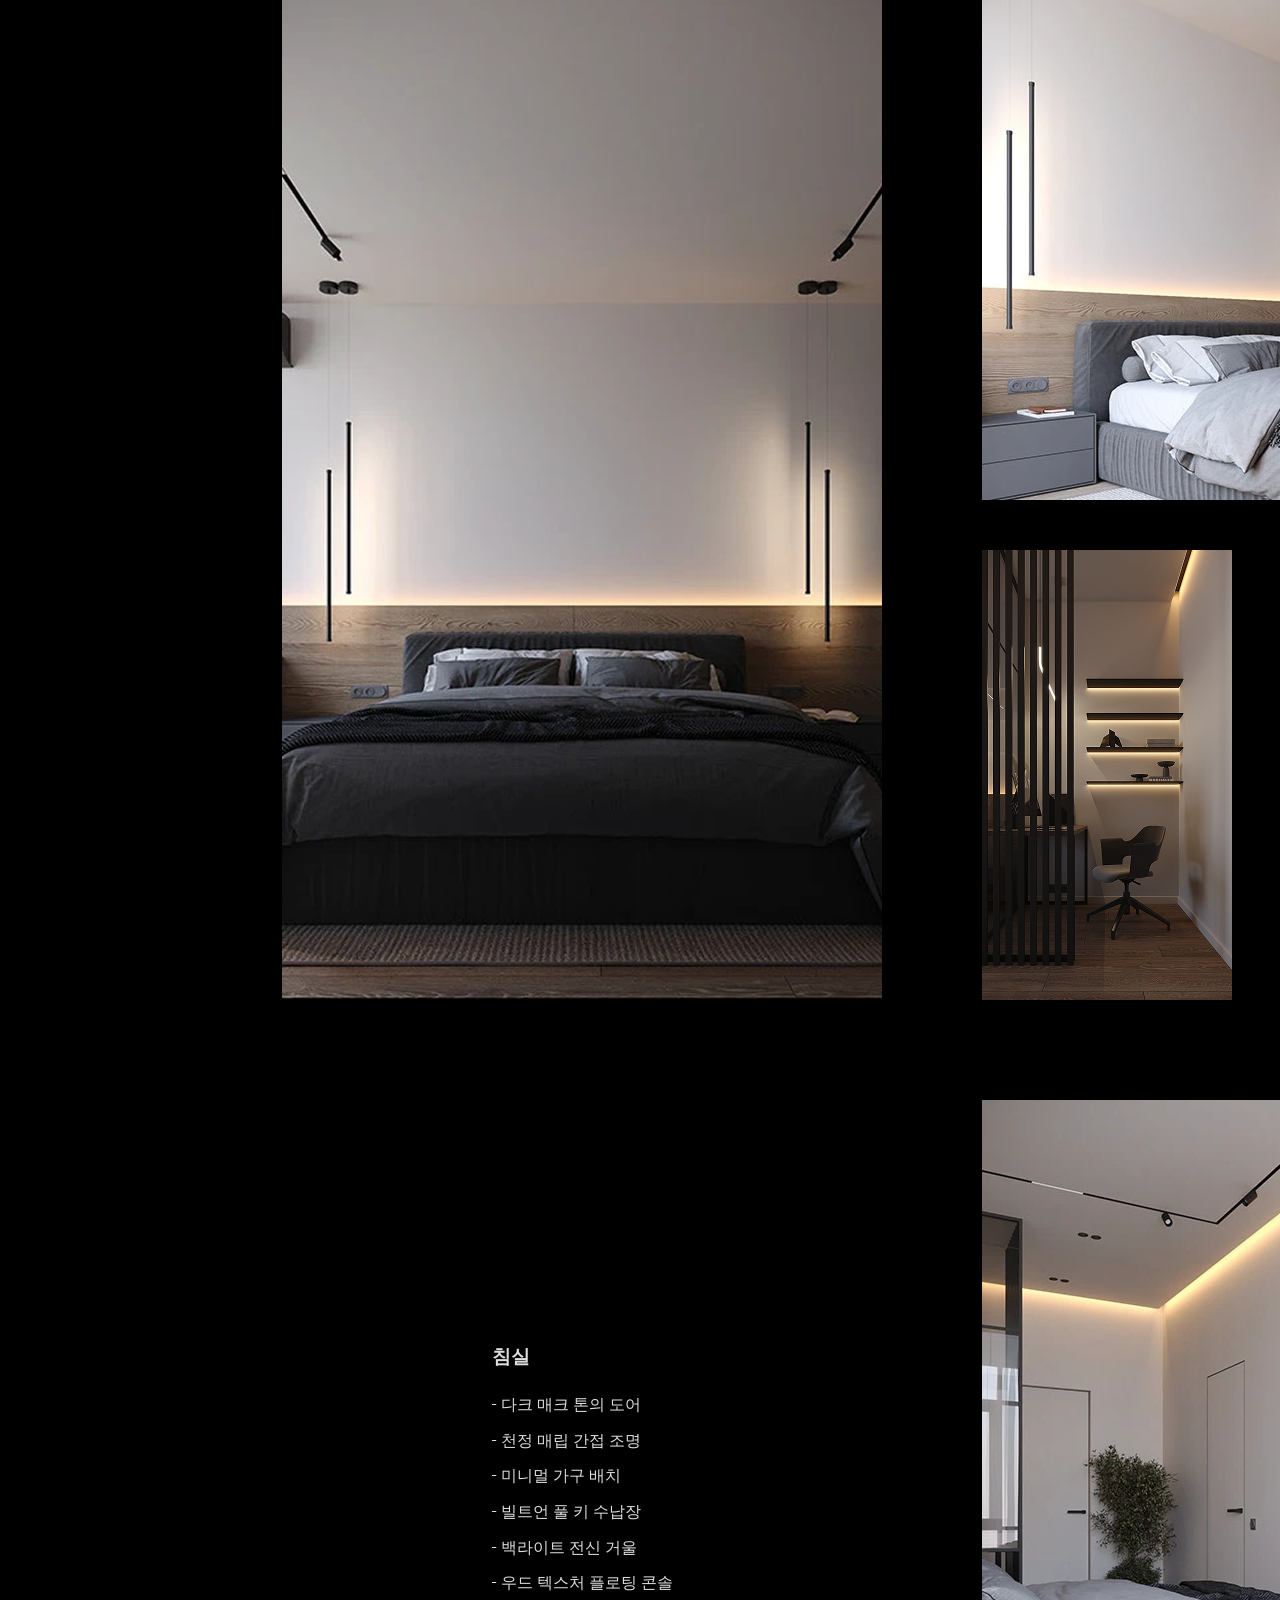
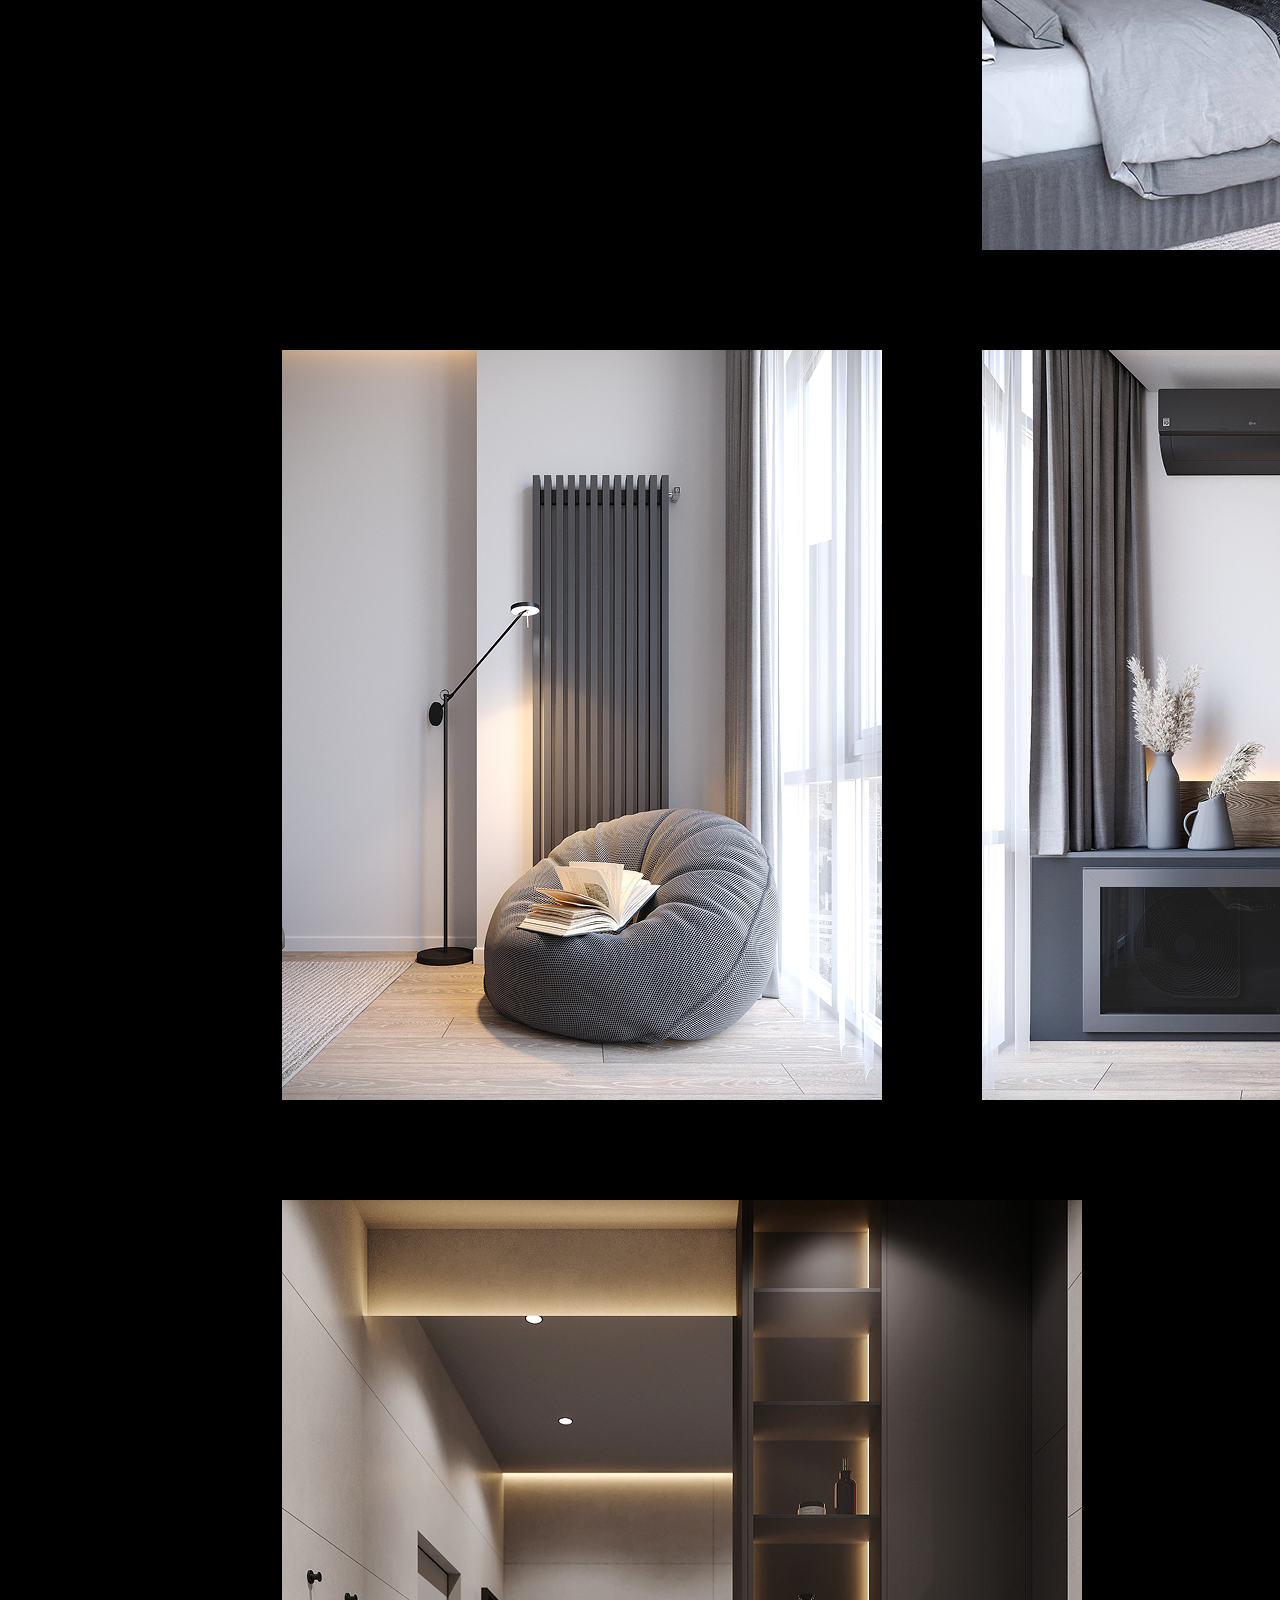
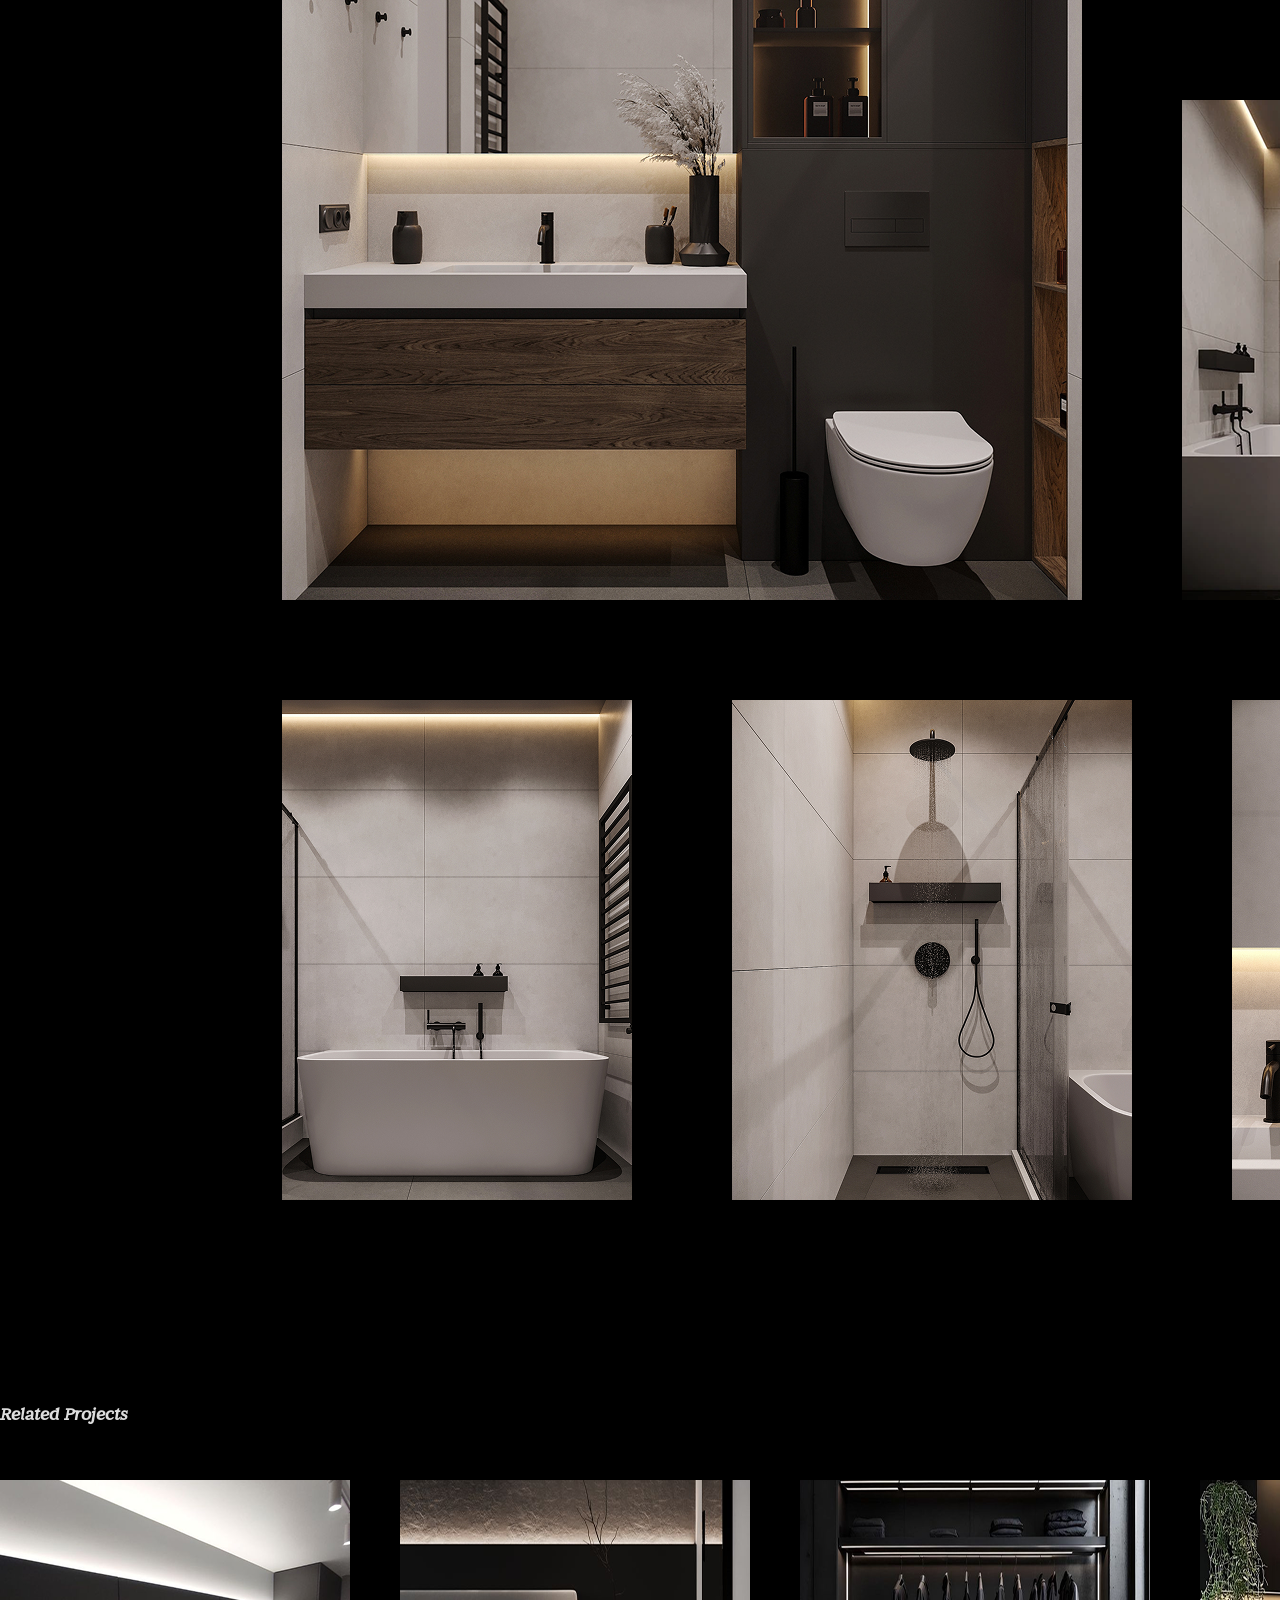
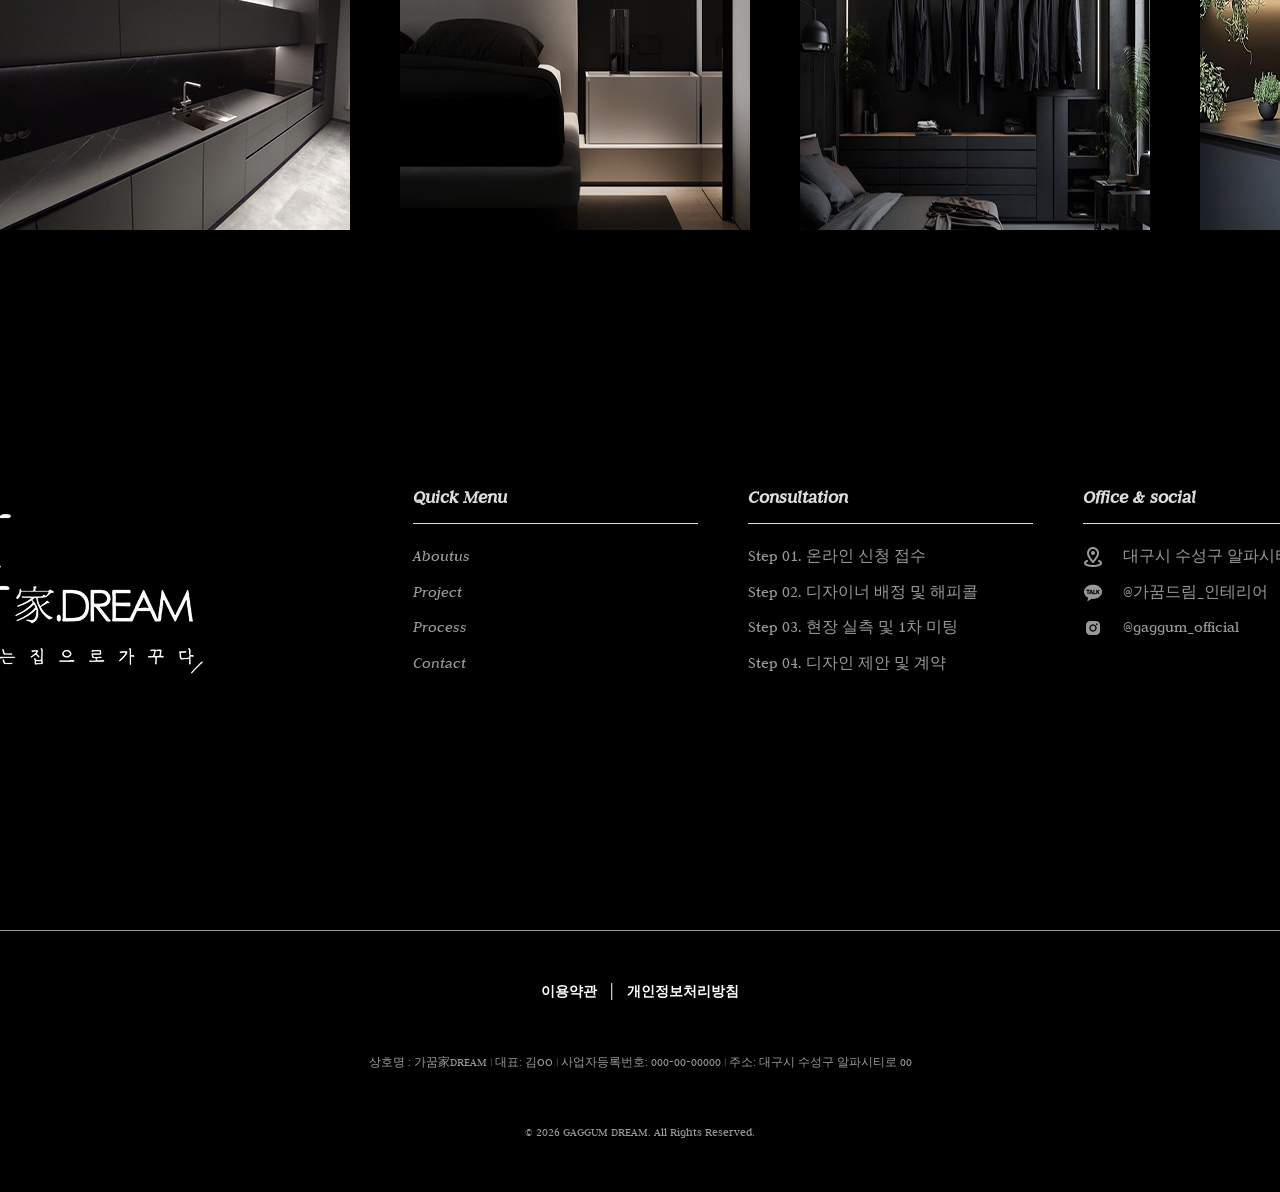
==== commit 9d75675c: "scroll" ====
--- a/gakkum/html/detail.html
+++ b/gakkum/html/detail.html
@@ -175,6 +175,9 @@
         <img src="../img/main/arrow-r.png" alt="다음 슬라이드">
       </button>
     </div>
+
+    <button type="button" class="scroll-top" id="scrollTop">▲</button>
+    <button type="button" class="scroll-bottom" id="scrollBottom">▼</button>
   </section>
 
   <!--푸터영역-->
@@ -232,5 +235,17 @@
       <p>상호명 : 가꿈家DREAM | 대표: 김OO | 사업자등록번호: 000-00-00000 | 주소: 대구시 수성구 알파시티로 00</p>
       <p>© 2026 GAGGUM DREAM. All Rights Reserved.</p>
   </section>
+
+  <!--script-->
+  <script>
+    window.addEventListener('scroll', () => {
+      const scrollY = window.scrollY;
+      const scrollTop = document.getElementById('scrollTop');
+      const scrollBottom = document.getElementById('scrollBottom');
+
+    scrollTop.style.transform = `translateY(${scrollY * 0.02}px)`;
+    scrollBottom.style.transform = `translateY(${scrollY * 0.02}px)`;
+  });
+  </script>
 </body>
 </html>
--- a/gakkum/css/detail.css
+++ b/gakkum/css/detail.css
@@ -332,6 +332,36 @@
   background: none;
   cursor: pointer;
 }
+
+/*맨위, 맨아래 버튼*/
+.scroll-top,
+.scroll-bottom {
+  position: fixed;
+  right: 30px;
+  width: 45px;
+  height: 45px;
+  background: #333;
+  color: #fff;
+  border: 1px solid #999;
+  cursor: pointer;
+  font-size: 16px;
+  opacity: 0.6;
+  transition: opacity 0.3s, background 0.3s, transform 0.3s;
+}
+.scroll-top {
+  bottom: 50%;
+}
+.scroll-bottom {
+  bottom: 43%;
+}
+.scroll-top:hover,
+.scroll-bottom:hover {
+  opacity: 1;
+  background: gold;
+  color: #000;
+  border-color: gold;
+}
+
 /*푸터영역*/
 .f-top {
   display: flex;
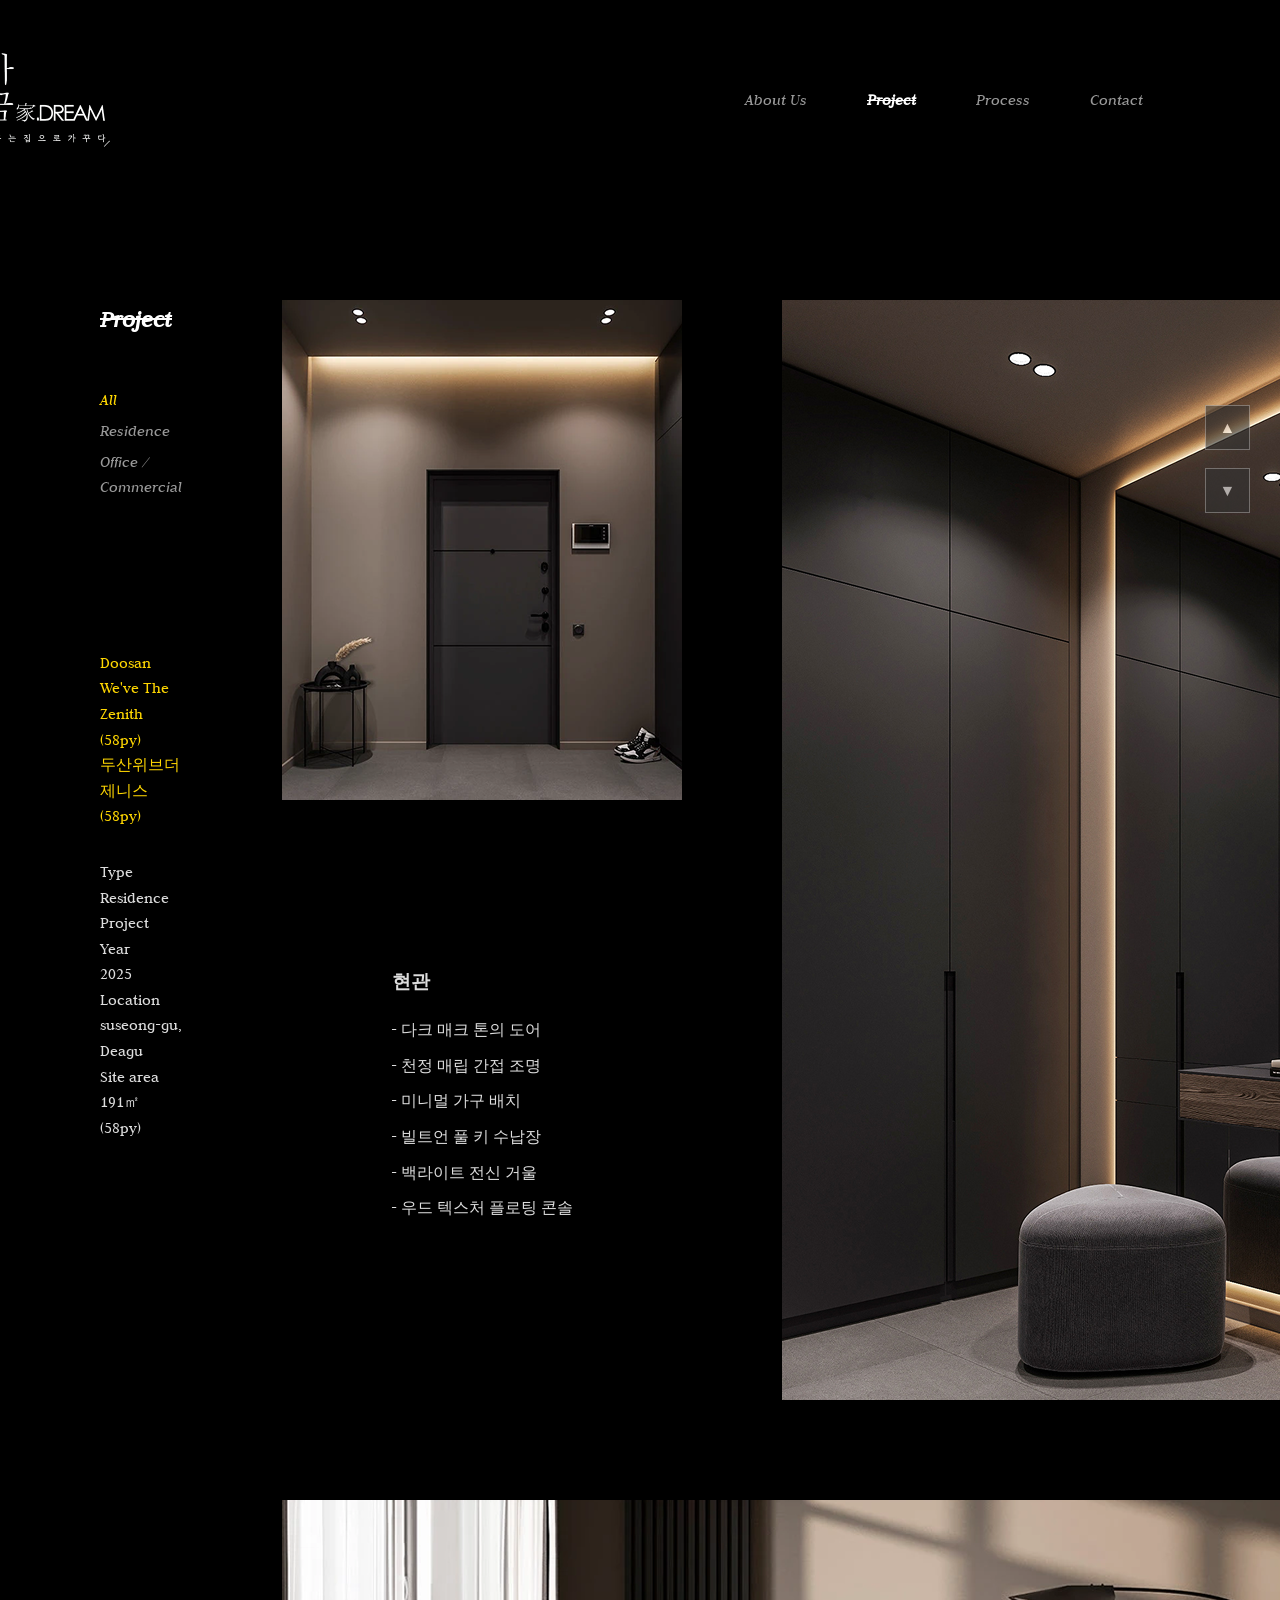
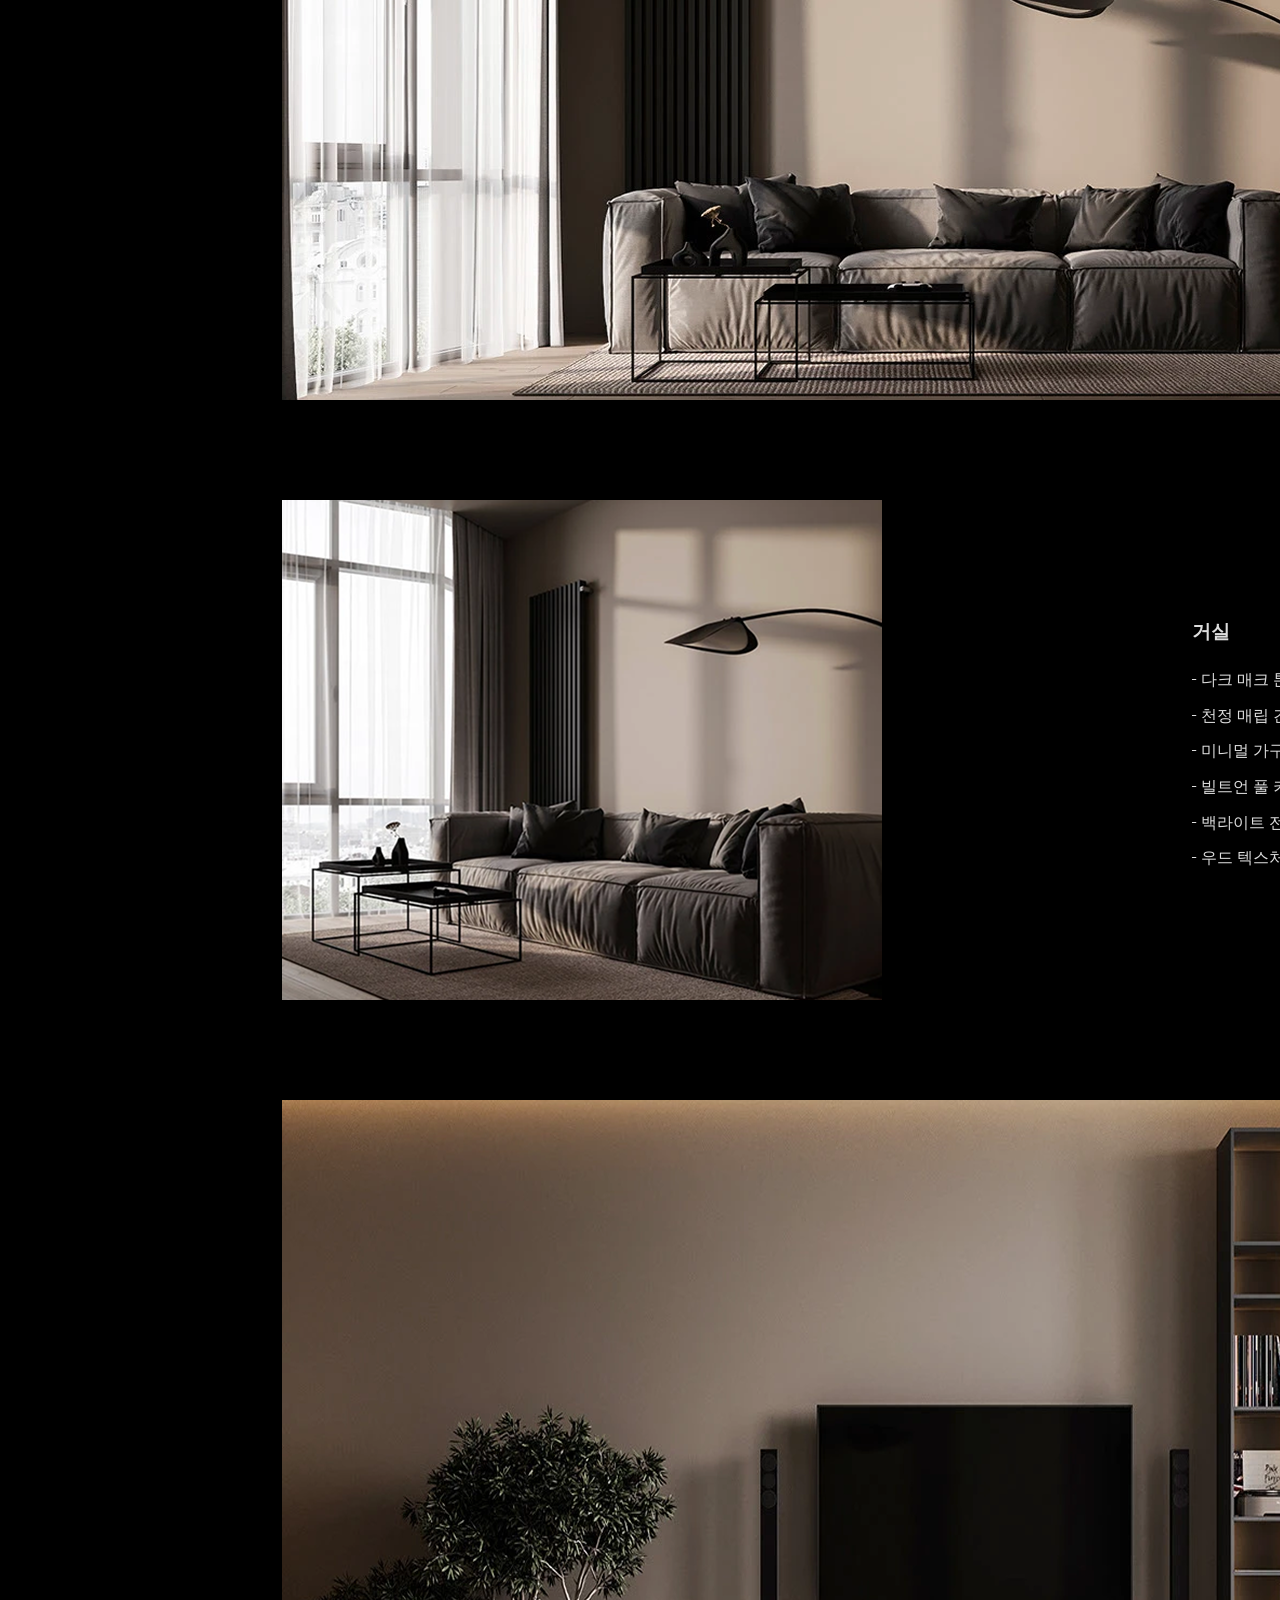
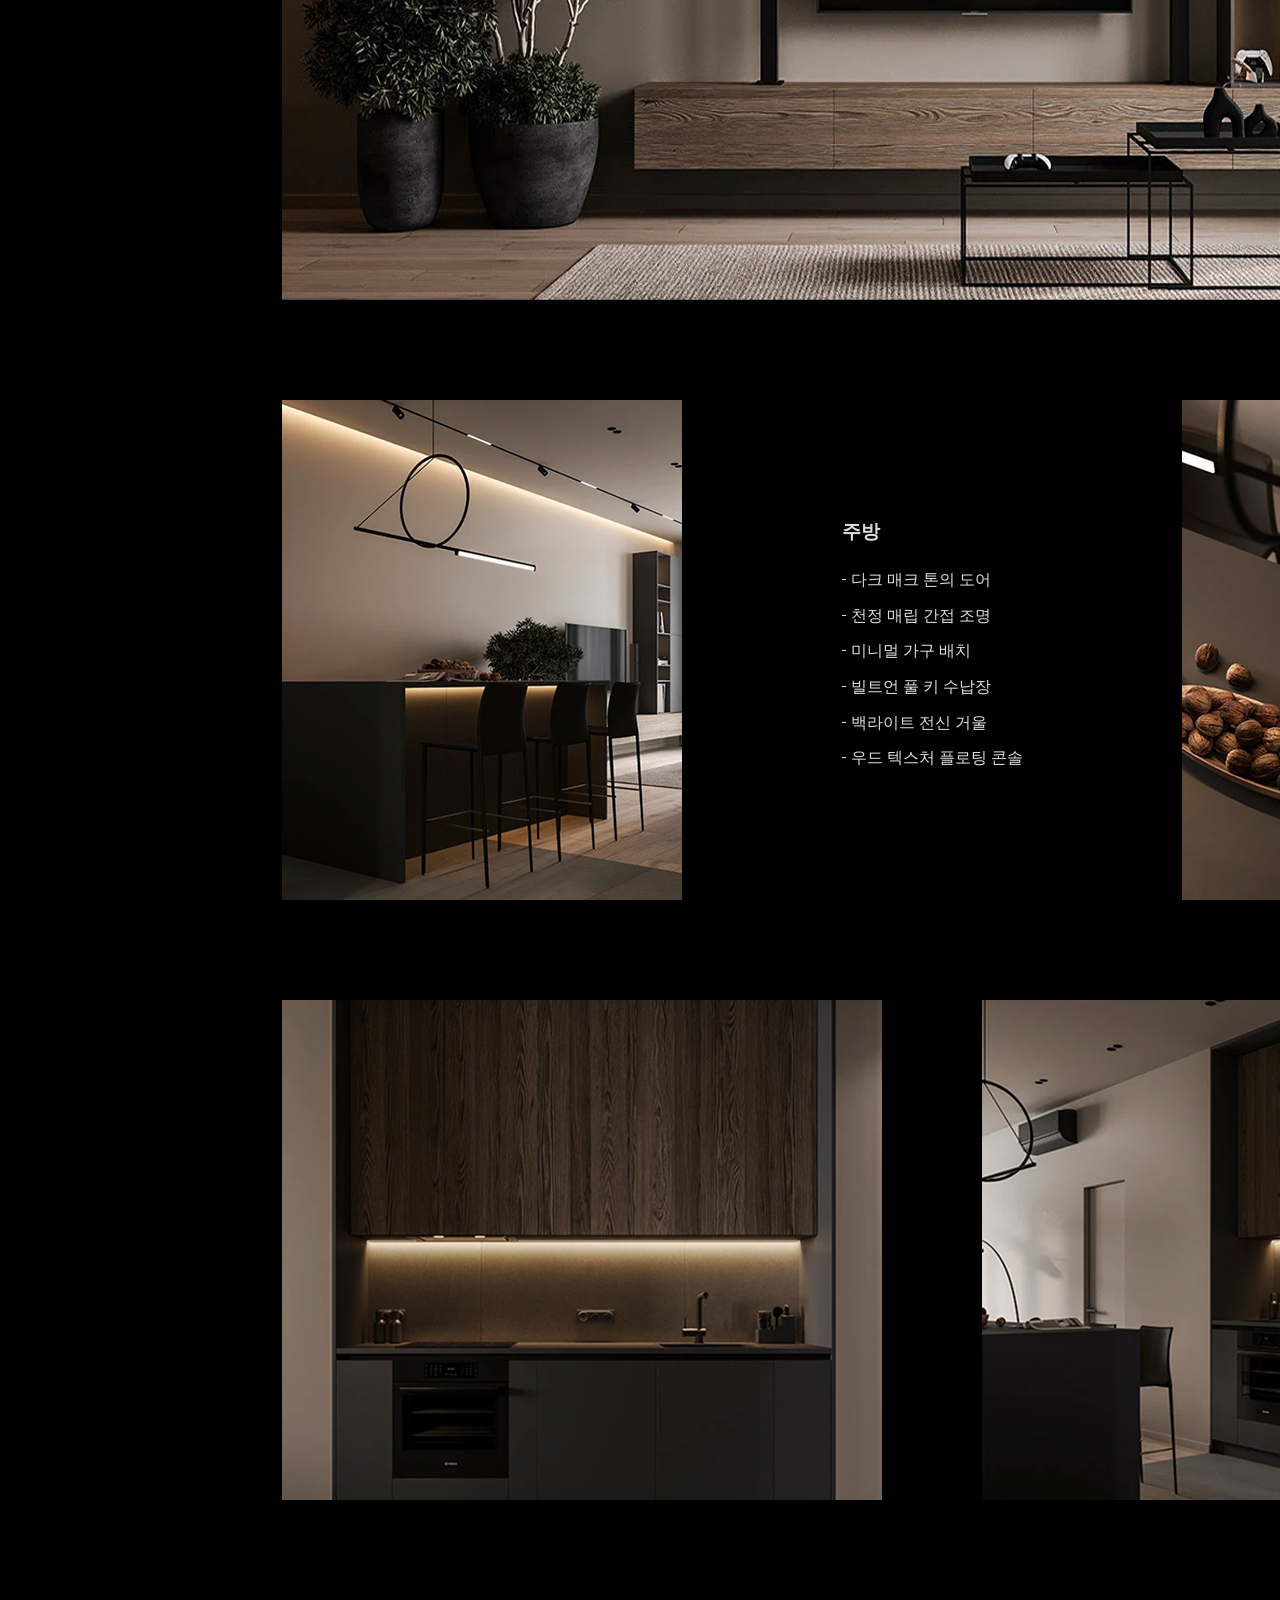
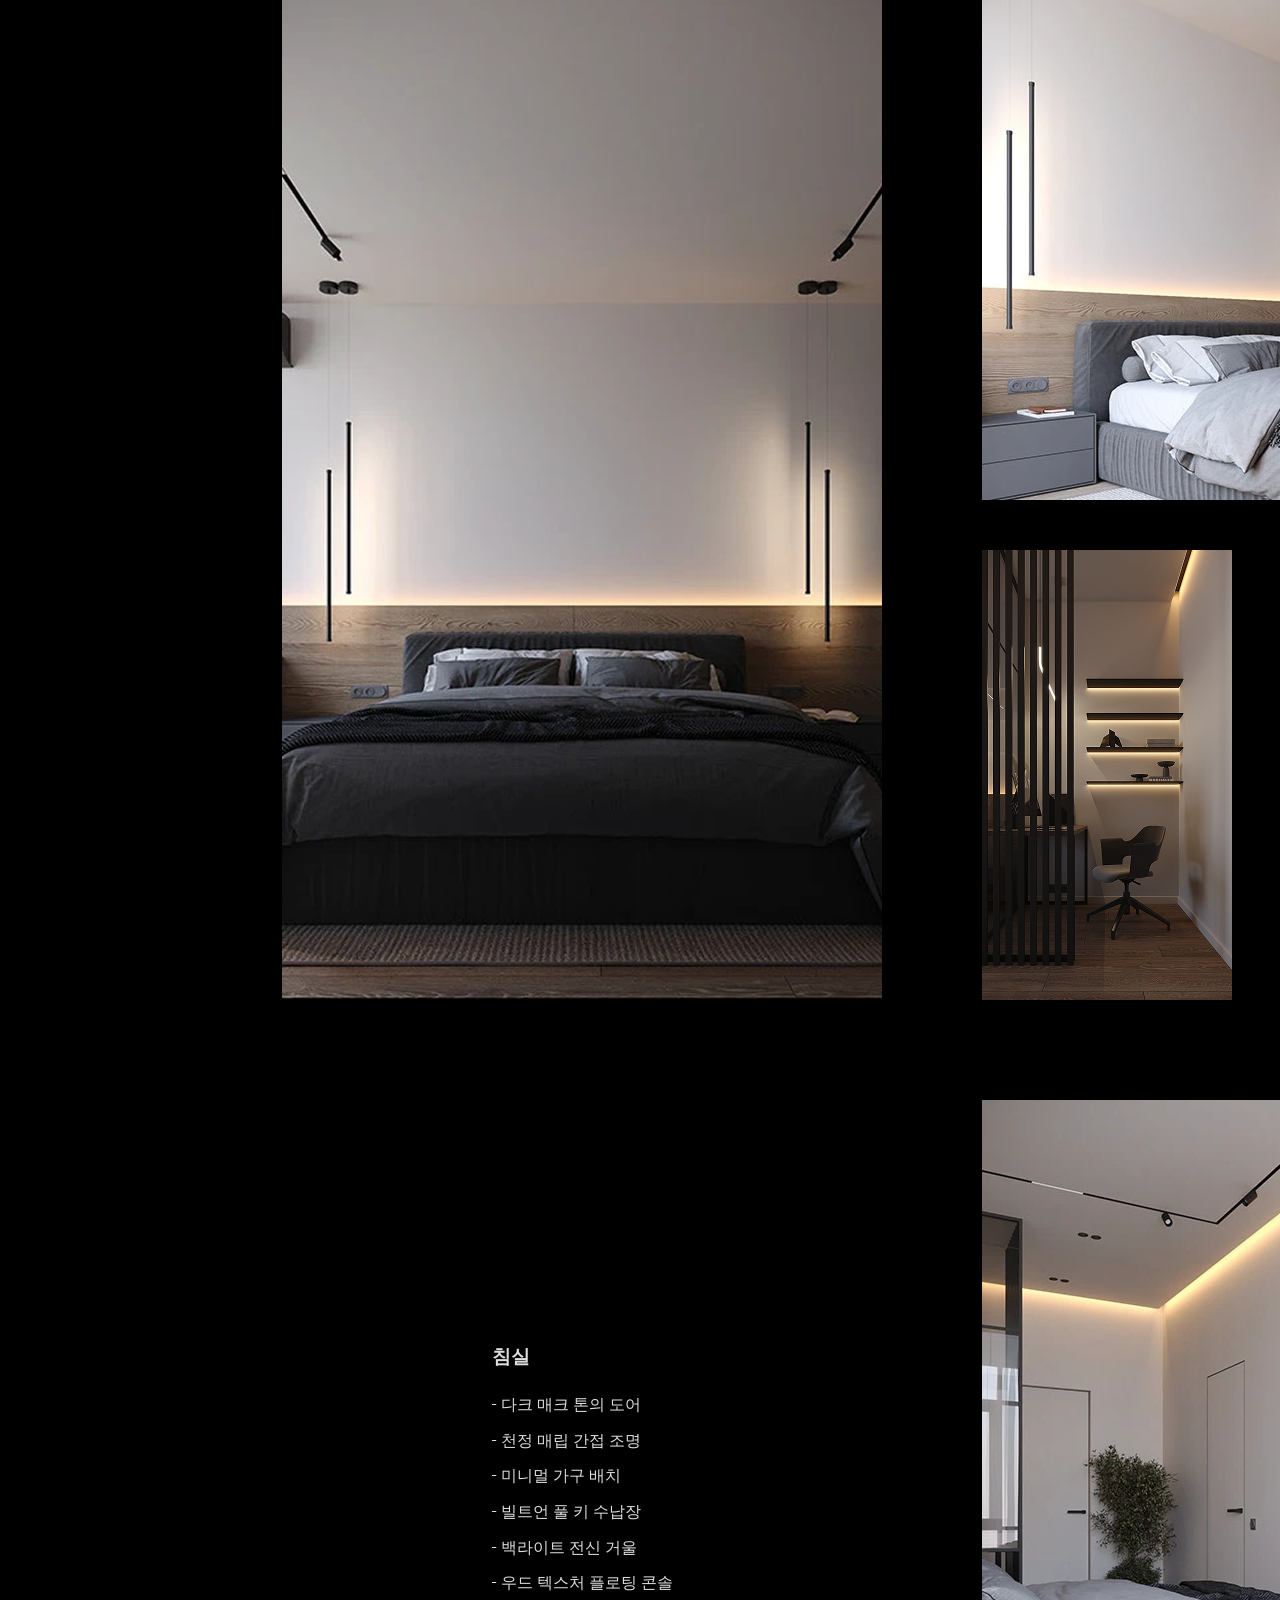
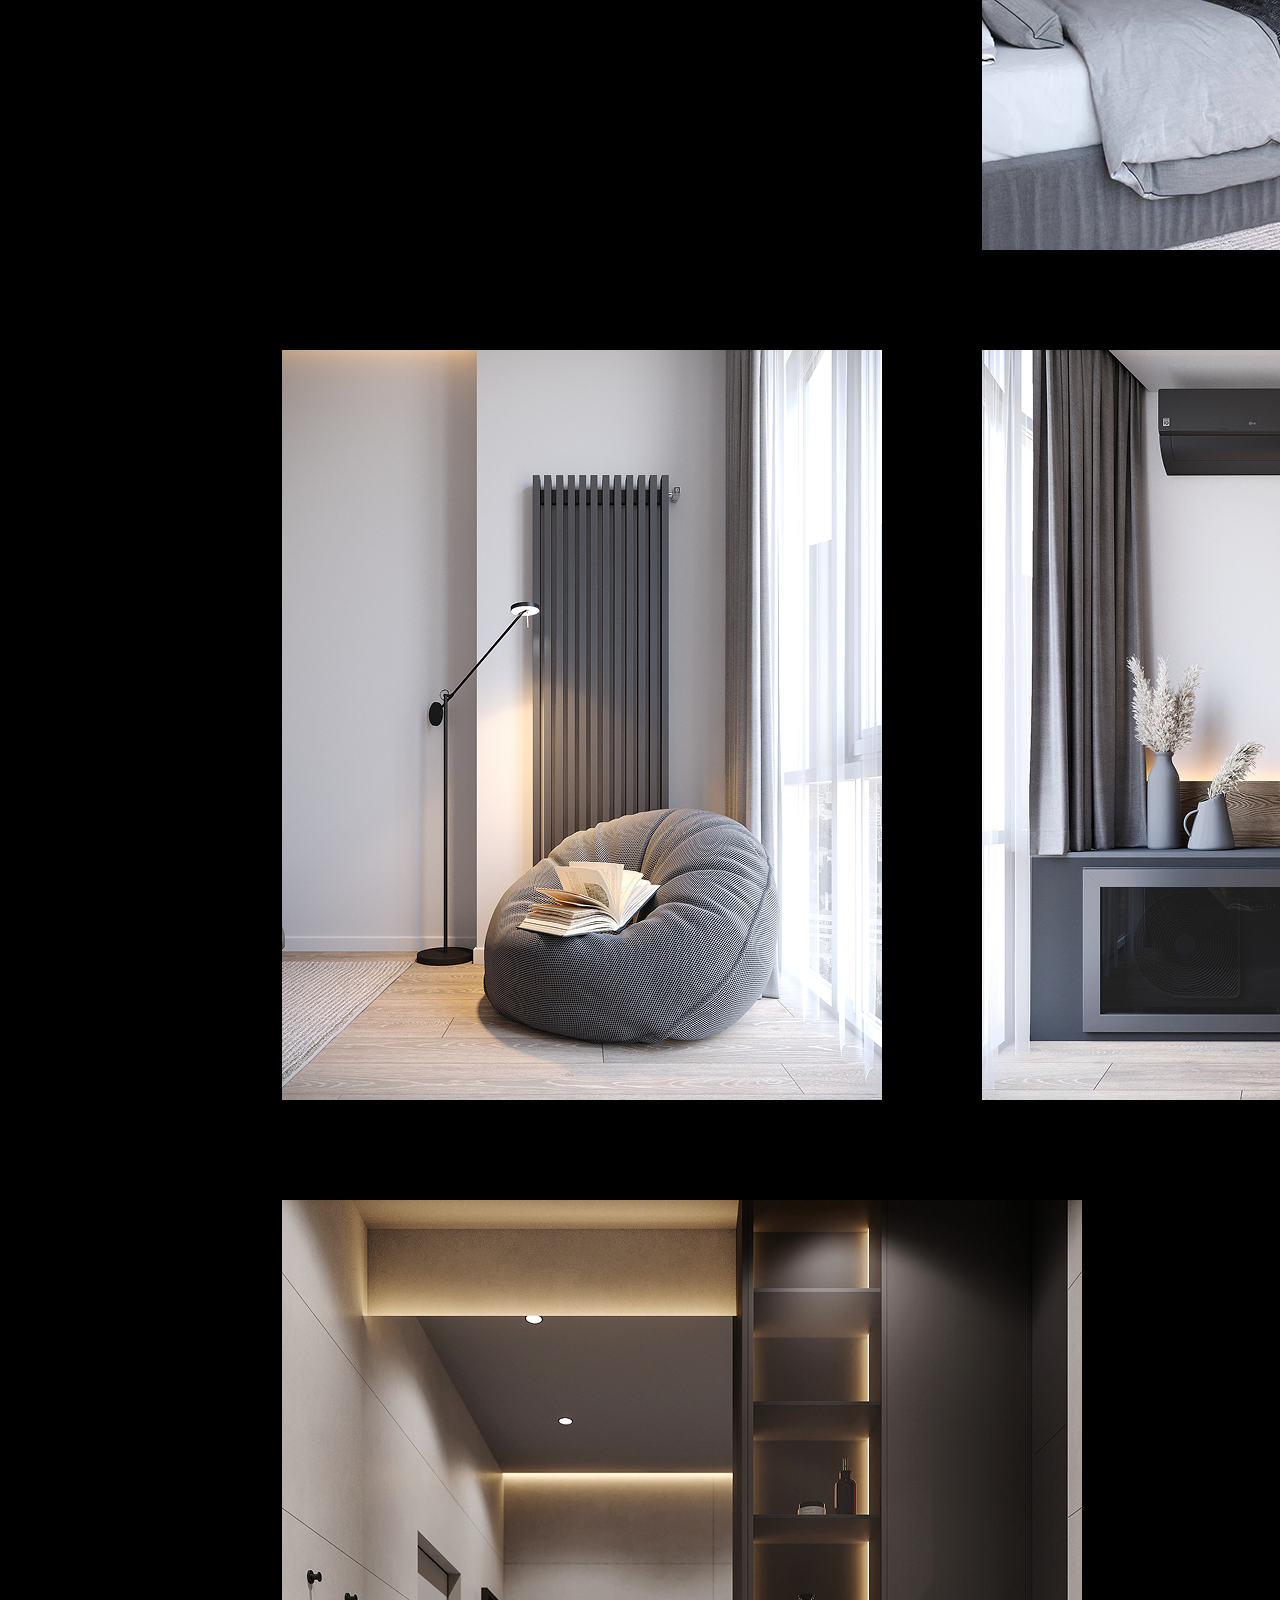
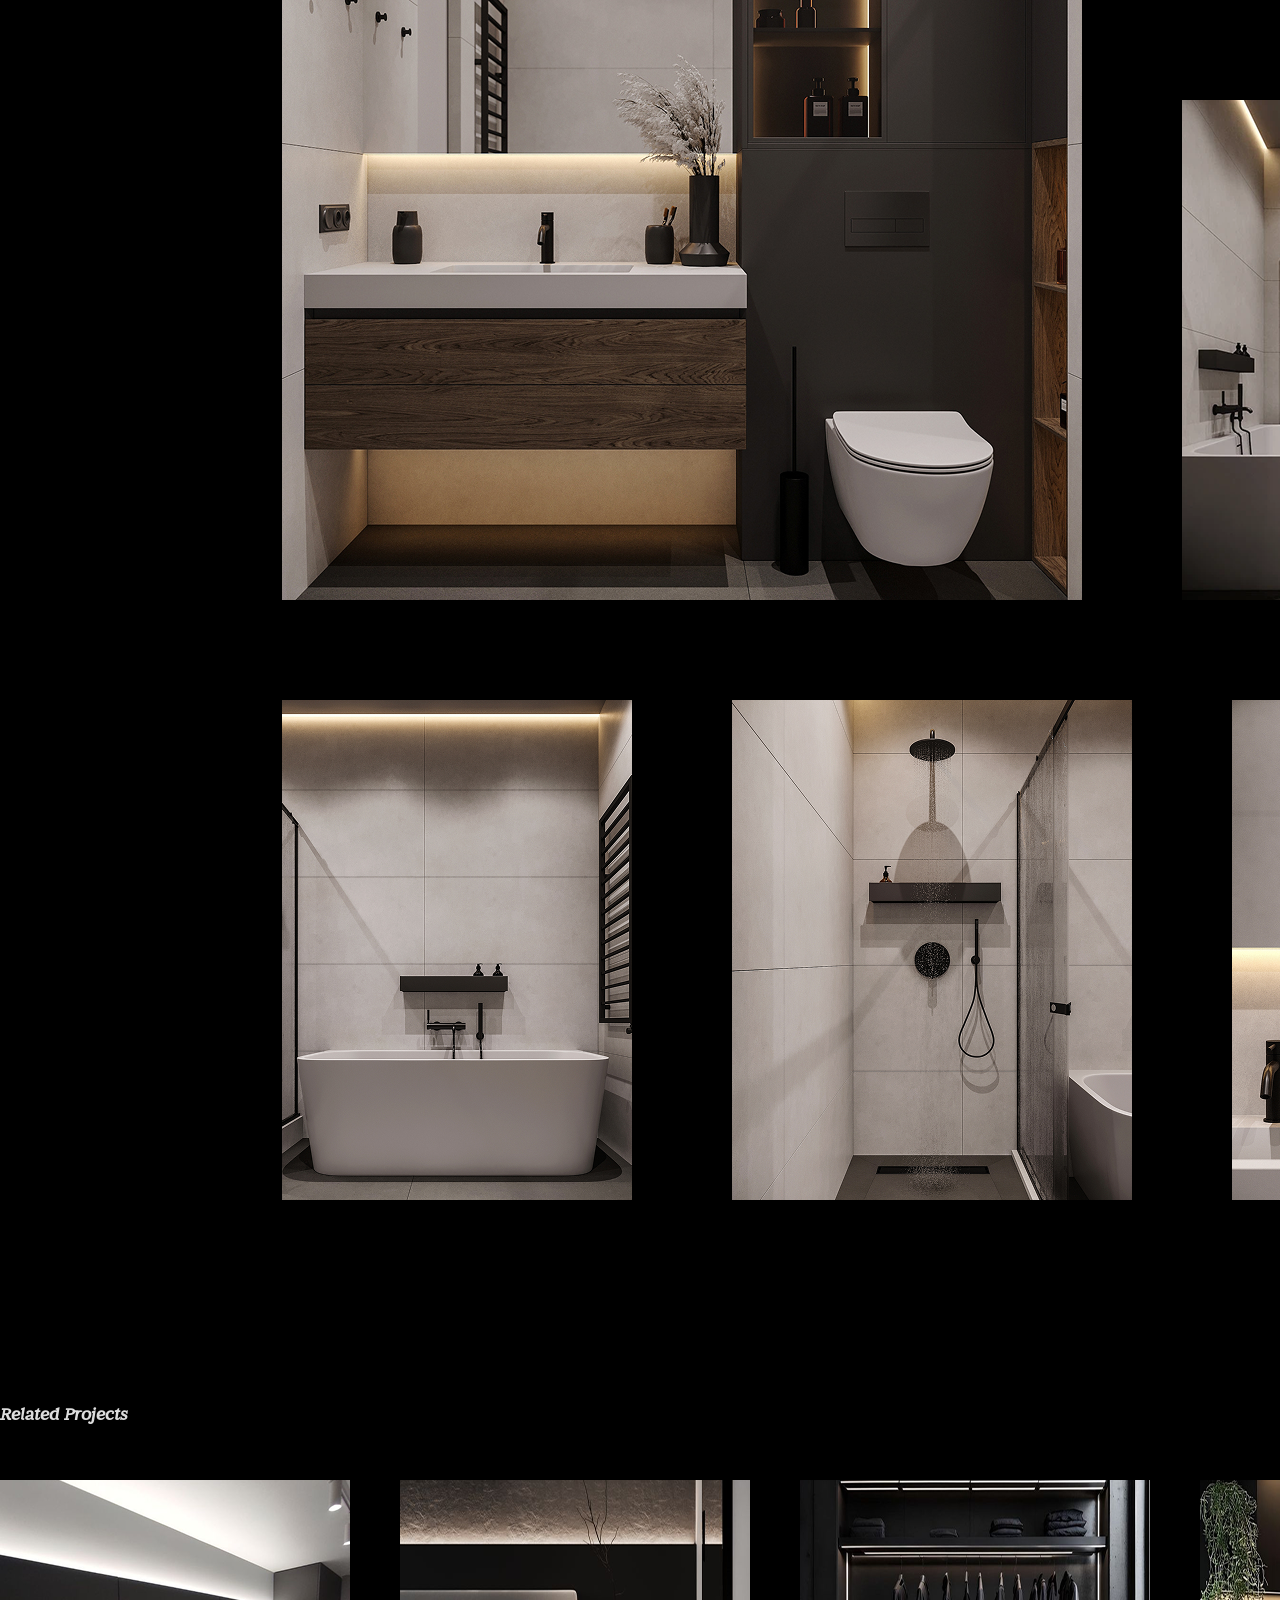
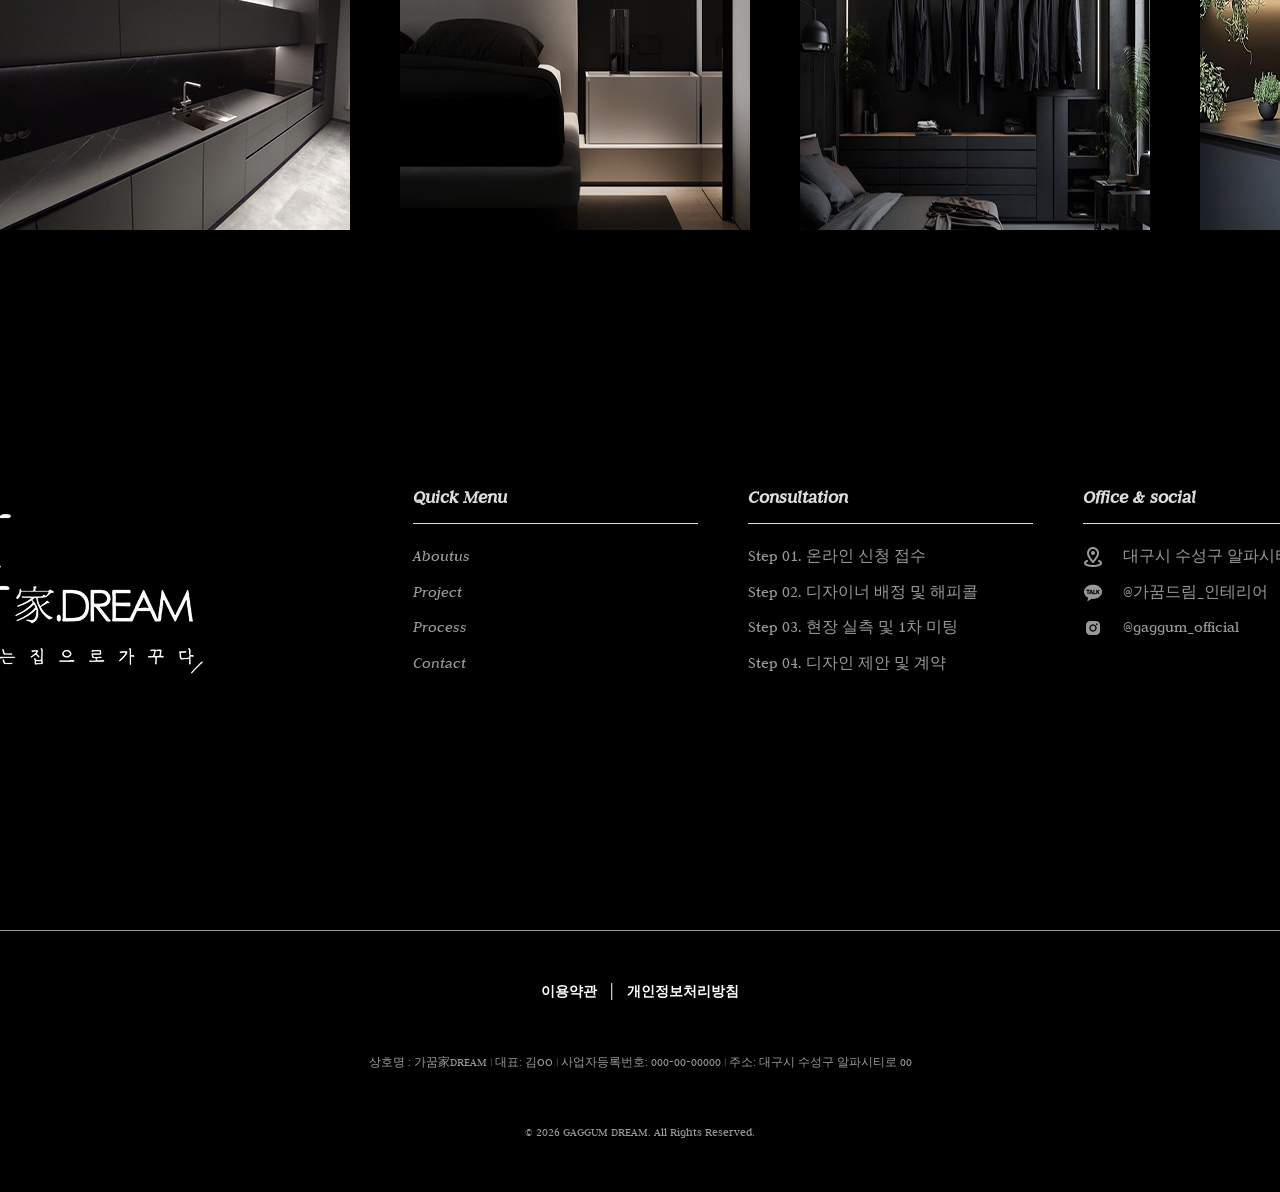
==== commit 050fa38e: "scroll2" ====
--- a/gakkum/html/detail.html
+++ b/gakkum/html/detail.html
@@ -11,7 +11,7 @@
 </head>
 <body>
   <!--헤더, 메인 영역-->
-  <section class="header">
+  <section class="header" id="top">
     <header>
     <div id="logo"><a href="../html/gaggum-main.html"><img src="../img/main/logo.png" alt="브랜드로고"></a></div>
     <div class="nav">
@@ -176,12 +176,12 @@
       </button>
     </div>
 
-    <button type="button" class="scroll-top" id="scrollTop">▲</button>
-    <button type="button" class="scroll-bottom" id="scrollBottom">▼</button>
+    <a href="#top" class="scroll-top">▲</a>
+    <a href="#bottom" class="scroll-bottom">▼</a>
   </section>
 
   <!--푸터영역-->
-  <section class="f-top">
+  <section class="f-top" id="bottom">
     <div class="logo">
       <a href="../html/gaggum-main.html"><img src="../img/main/logo.png" alt="로고 이미지"></a>
     </div>
@@ -238,13 +238,10 @@
 
   <!--script-->
   <script>
-    window.addEventListener('scroll', () => {
-      const scrollY = window.scrollY;
-      const scrollTop = document.getElementById('scrollTop');
-      const scrollBottom = document.getElementById('scrollBottom');
-
-    scrollTop.style.transform = `translateY(${scrollY * 0.02}px)`;
-    scrollBottom.style.transform = `translateY(${scrollY * 0.02}px)`;
+  window.addEventListener('scroll', () => {
+  const scrollY = window.scrollY;
+  document.querySelector('.scroll-top').style.bottom = (50 - scrollY * 0.0005) + '%';
+  document.querySelector('.scroll-bottom').style.bottom = (43 - scrollY * 0.0005) + '%';
   });
   </script>
 </body>
--- a/gakkum/css/detail.css
+++ b/gakkum/css/detail.css
@@ -3,6 +3,9 @@
   margin: 0;
   padding: 0;
   box-sizing: border-box;
+}
+html {
+  scroll-behavior: smooth;
 }
 html, body {
   font-family: 'Judson', serif;
@@ -347,6 +350,8 @@
   font-size: 16px;
   opacity: 0.6;
   transition: opacity 0.3s, background 0.3s, transform 0.3s;
+  text-align: center;
+  line-height: 45px;
 }
 .scroll-top {
   bottom: 50%;
